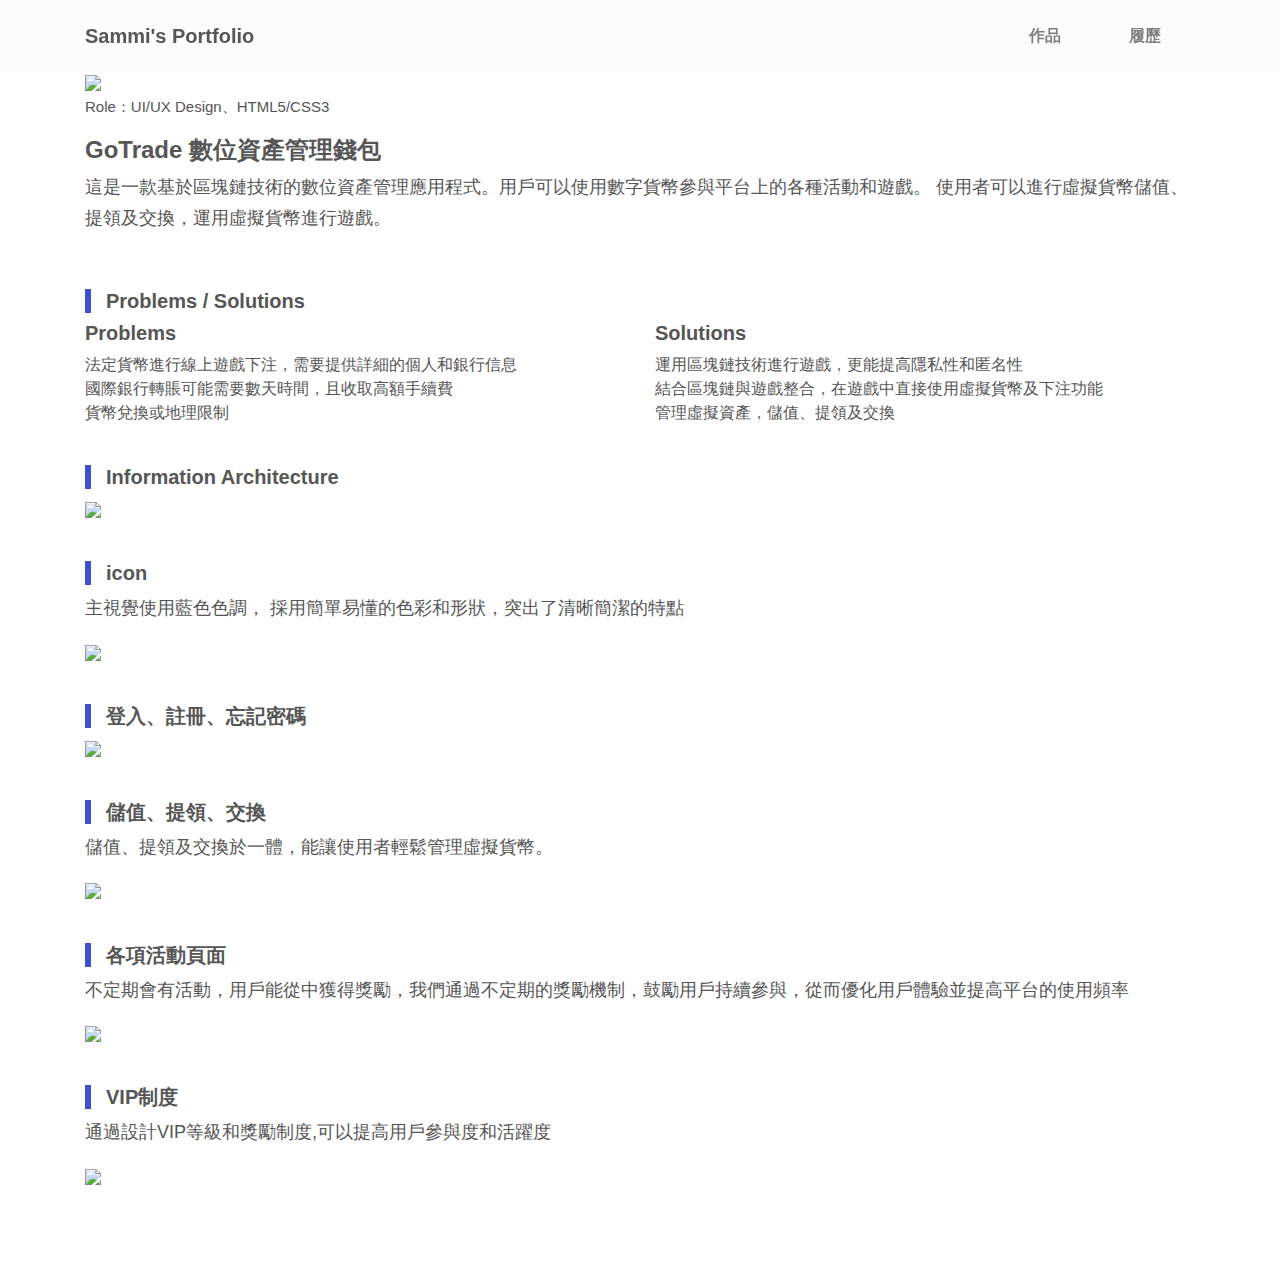
==== portfolio/gotrade.html @ 228a7a08 "Add files via upload" ====
<!doctype html>
<html lang="en">
  <head>
    <meta charset="utf-8">
    <meta name="viewport" content="width=device-width, initial-scale=1, shrink-to-fit=no">
    <meta name="description" content="">
    <meta name="author" content="">

    <title>Project 1</title>

    <link rel="stylesheet" href="css/bootstrap.min.css">
    <link rel="stylesheet" href="css/unicons.css">
    <link rel="stylesheet" href="css/owl.carousel.min.css">
    <link rel="stylesheet" href="css/owl.theme.default.min.css">

    <!-- MAIN STYLE -->
    <link rel="stylesheet" href="css/tooplate-style.css">
    
  </head>
  <body>

    <!-- MENU -->
    <nav class="navbar navbar-expand-sm navbar-light">
      <div class="container">
          <a class="navbar-brand" href="index.html"> Sammi's Portfolio</a>

          <button class="navbar-toggler" type="button" data-toggle="collapse" data-target="#navbarNav" aria-controls="navbarNav" aria-expanded="false"
              aria-label="Toggle navigation">
              <span class="navbar-toggler-icon"></span>
              <span class="navbar-toggler-icon"></span>
              <span class="navbar-toggler-icon"></span>
          </button>

          <div class="collapse navbar-collapse" id="navbarNav">
              <ul class="navbar-nav">
                  <li class="nav-item">
                    <a href="index.html" class="nav-link"><span data-hover="About">作品</span></a>
                  </li>
                  <li class="nav-item">
                      <a href="resume.html" class="nav-link"><span data-hover="Resume">履歷</span></a>
                  </li>
              </ul>
          </div>
      </div>
  </nav>

    <section class="contact d-lg-flex justify-content-center align-items-center" id="contact">
        <div class="container">
            <div class>
                <div><a href="gotrade/login_client.html"><img class="w-100" src="images/gotrade_1.jpg"></a></div>
                <p style="font-size: 15px;">Role：UI/UX Design、HTML5/CSS3 </p>
                <div class=" project-name">
                    <h4>GoTrade 數位資產管理錢包</h4>
                </div>
                <div class="">
                    <!--div class="col-lg-8 img-title"><h4>簡介</h4></div-->
                    <p class="describe">這是一款基於區塊鏈技術的數位資產管理應用程式。用戶可以使用數字貨幣參與平台上的各種活動和遊戲。
                    使用者可以進行虛擬貨幣儲值、提領及交換，運用虛擬貨幣進行遊戲。
                    </p>
                </div>
            </div>
            <div class="row ps-wp">
                <div class="col-12">
                    <div class="col-lg-8 img-title"><h5>Problems / Solutions</h5></div>
                </div>
                <div class="col-lg-6 col-12">
                    <div class="ps-section">
                        <h5>Problems</h5>
                        <ul>
                            <li><span class="spot"></span>法定貨幣進行線上遊戲下注，需要提供詳細的個人和銀行信息</li>
                            <li><span class="spot"></span>國際銀行轉賬可能需要數天時間，且收取高額手續費</li>
                            <li><span class="spot"></span>貨幣兌換或地理限制</li>
                        </ul>
                    </div>
                </div>
                <div class="col-lg-6 col-12">
                    <div class="ps-section">
                        <h5>Solutions</h5>
                        <ul>
                            <li><span class="spot"></span>運用區塊鏈技術進行遊戲，更能提高隱私性和匿名性</li>
                            <li><span class="spot"></span>結合區塊鏈與遊戲整合，在遊戲中直接使用虛擬貨幣及下注功能</li>
                            <li><span class="spot"></span>管理虛擬資產，儲值、提領及交換</li>
                        </ul>
                    </div>
                </div>
            </div>
        </div>
    </section>

  
  <!--artwork-->
    <section class="about d-lg-flex justify-content-center align-items-center" id="about">
        <div class="container">
            <div class="row">
                <div class="col-lg-12 col-md-12 col-12">
                    <div class="col-lg-8 img-title">
                    <h5>Information Architecture</h5>
                    </div>
                    <img src="images/map.jpg" class="img-fluid">
                </div>
                <div class="col-lg-12 col-md-12 col-12">
                    <div class="col-lg-8 img-title">
                    <h5>icon</h5>
                    </div>
                    <div class="describe"><p>主視覺使用藍色色調，  採用簡單易懂的色彩和形狀，突出了清晰簡潔的特點</p></div>
                    <img src="images/iconColor.jpg" class="img-fluid">
                </div>
                <div class="col-lg-12 col-md-12 col-12">
                    <div class="col-lg-8 img-title">
                        <h5>登入、註冊、忘記密碼</h5>
                    </div>
                    <img class="w-100" src="images/login.jpg">
                </div>
                <div class="col-lg-12 col-md-12 col-12">
                    <div class="col-lg-8 img-title">
                        <h5>儲值、提領、交換</h5>
                    </div>
                    <div class="describe">
                        <p>儲值、提領及交換於一體，能讓使用者輕鬆管理虛擬貨幣。<br></p>
                    </div>
                    <img class="w-100" src="images/deposit.jpg">
                </div>

                <div class="col-lg-12 col-md-12 col-12">
                    <div class="col-lg-8 img-title">
                        <h5>各項活動頁面</h5>
                    </div>
                    <div class="describe"><p>不定期會有活動，用戶能從中獲得獎勵，我們通過不定期的獎勵機制，鼓勵用戶持續參與，從而優化用戶體驗並提高平台的使用頻率</p></div>
                    <img class="w-100" src="images/events.jpg">
                </div>

                <div class="col-lg-12 col-md-12 col-12">
                    <div class="col-lg-8  img-title">
                        <h5>VIP制度</h5>
                    </div>
                    <div class="describe"><p> 通過設計VIP等級和獎勵制度,可以提高用戶參與度和活躍度</p></div>
                    <img class="w-100" src="images/vip.jpg">
                </div>

            </div>
        </div>
    </section>


    <!--
    <section class="project py-5" id="project">
        <div class="container">
                
            <div class="row">
              <div class="col-lg-11 text-center mx-auto col-12">

                  <div class="col-lg-8 mx-auto">
                    <h2>Things I have designed for digital media agencies</h2>
                  </div>

                  <div class="owl-carousel owl-theme">
                    <div class="item">
                      <div class="project-info">
                        <img src="images/project/project-image01.png" class="img-fluid" alt="project image">
                      </div>
                    </div>

                    <div class="item">
                      <div class="project-info">
                        <img src="images/project/project-image02.png" class="img-fluid" alt="project image">
                      </div>
                    </div>

                    <div class="item">
                      <div class="project-info">
                        <img src="images/project/project-image03.png" class="img-fluid" alt="project image">
                      </div>
                    </div>

                    <div class="item">
                      <div class="project-info">
                        <img src="images/project/project-image04.png" class="img-fluid" alt="project image">
                      </div>
                    </div>

                    <div class="item">
                      <div class="project-info">
                        <img src="images/project/project-image05.png" class="img-fluid" alt="project image">
                      </div>
                    </div>
                  </div>

              </div>
            </div>
        </div>
    </section>
    -->
    
    <!-- FOOTER -->
     <footer class="footer py-5">
          <div class="container">
               <div class="row">

                    <div class="col-lg-12 col-12">                                
                        <!--p class="copyright-text text-center">Copyright &copy; 2024 Sammi Wang . All rights reserved</p-->
                    </div>
                    
               </div>
          </div>
     </footer>

    <script src="js/jquery-3.3.1.min.js"></script>
    <script src="js/popper.min.js"></script>
    <script src="js/bootstrap.min.js"></script>
    <script src="js/Headroom.js"></script>
    <script src="js/jQuery.headroom.js"></script>
    <script src="js/owl.carousel.min.js"></script>
    <script src="js/smoothscroll.js"></script>
    <script src="js/custom.js"></script>

  </body>
</html>
---- portfolio/css/unicons.css ----
@font-face {
  font-family: 'unicons';
  src: url('../font/unicons.eot?42479262');
  src: url('../font/unicons.eot?42479262#iefix') format('embedded-opentype'),
       url('../font/unicons.woff2?42479262') format('woff2'),
       url('../font/unicons.woff?42479262') format('woff'),
       url('../font/unicons.ttf?42479262') format('truetype'),
       url('../font/unicons.svg?42479262#unicons') format('svg');
  font-weight: normal;
  font-style: normal;
}
/* Chrome hack: SVG is rendered more smooth in Windozze. 100% magic, uncomment if you need it. */
/* Note, that will break hinting! In other OS-es font will be not as sharp as it could be */
/*
@media screen and (-webkit-min-device-pixel-ratio:0) {
  @font-face {
    font-family: 'unicons';
    src: url('../font/unicons.svg?42479262#unicons') format('svg');
  }
}
*/
 
 [class^="uil-"]:before, [class*=" uil-"]:before {
  font-family: "unicons";
  font-style: normal;
  font-weight: normal;
  speak: none;
 
  display: inline-block;
  text-decoration: inherit;
  width: 1em;
  margin-right: .2em;
  text-align: center;
  /* opacity: .8; */
 
  /* For safety - reset parent styles, that can break glyph codes*/
  font-variant: normal;
  text-transform: none;
 
  /* fix buttons height, for twitter bootstrap */
  line-height: 1em;
 
  /* Animation center compensation - margins should be symmetric */
  /* remove if not needed */
  margin-left: .2em;
 
  /* you can be more comfortable with increased icons size */
  /* font-size: 120%; */
 
  /* Font smoothing. That was taken from TWBS */
  -webkit-font-smoothing: antialiased;
  -moz-osx-font-smoothing: grayscale;
 
  /* Uncomment for 3D effect */
  /* text-shadow: 1px 1px 1px rgba(127, 127, 127, 0.3); */
}
 
.uil-abacus:before { content: '\e800'; } /* '' */
.uil-accessible-icon-alt:before { content: '\e801'; } /* '' */
.uil-adjust-alt:before { content: '\e802'; } /* '' */
.uil-adjust-circle:before { content: '\e803'; } /* '' */
.uil-adjust-half:before { content: '\e804'; } /* '' */
.uil-adjust:before { content: '\e805'; } /* '' */
.uil-airplay:before { content: '\e806'; } /* '' */
.uil-align-alt:before { content: '\e807'; } /* '' */
.uil-align-center-alt:before { content: '\e808'; } /* '' */
.uil-align-center-h:before { content: '\e809'; } /* '' */
.uil-align-center-justify:before { content: '\e80a'; } /* '' */
.uil-align-center-v:before { content: '\e80b'; } /* '' */
.uil-align-center:before { content: '\e80c'; } /* '' */
.uil-align-justify:before { content: '\e80d'; } /* '' */
.uil-align-left-justify:before { content: '\e80e'; } /* '' */
.uil-align-left:before { content: '\e80f'; } /* '' */
.uil-align-letter-right:before { content: '\e810'; } /* '' */
.uil-align-right-justify:before { content: '\e811'; } /* '' */
.uil-align-right:before { content: '\e812'; } /* '' */
.uil-align:before { content: '\e813'; } /* '' */
.uil-ambulance:before { content: '\e814'; } /* '' */
.uil-analysis:before { content: '\e815'; } /* '' */
.uil-analytics:before { content: '\e816'; } /* '' */
.uil-anchor:before { content: '\e817'; } /* '' */
.uil-android-phone-slash:before { content: '\e818'; } /* '' */
.uil-angle-double-down:before { content: '\e819'; } /* '' */
.uil-angle-double-left:before { content: '\e81a'; } /* '' */
.uil-angle-double-right:before { content: '\e81b'; } /* '' */
.uil-angle-double-up:before { content: '\e81c'; } /* '' */
.uil-angle-down:before { content: '\e81d'; } /* '' */
.uil-angle-left:before { content: '\e81e'; } /* '' */
.uil-angle-right-b:before { content: '\e81f'; } /* '' */
.uil-angle-right:before { content: '\e820'; } /* '' */
.uil-angle-up:before { content: '\e821'; } /* '' */
.uil-annoyed-alt:before { content: '\e822'; } /* '' */
.uil-annoyed:before { content: '\e823'; } /* '' */
.uil-apps:before { content: '\e824'; } /* '' */
.uil-archive-alt:before { content: '\e825'; } /* '' */
.uil-archive:before { content: '\e826'; } /* '' */
.uil-arrow-break:before { content: '\e827'; } /* '' */
.uil-arrow-circle-down:before { content: '\e828'; } /* '' */
.uil-arrow-circle-left:before { content: '\e829'; } /* '' */
.uil-arrow-circle-right:before { content: '\e82a'; } /* '' */
.uil-arrow-circle-up:before { content: '\e82b'; } /* '' */
.uil-arrow-compress-h:before { content: '\e82c'; } /* '' */
.uil-arrow-down-left:before { content: '\e82d'; } /* '' */
.uil-arrow-down-right:before { content: '\e82e'; } /* '' */
.uil-arrow-down:before { content: '\e82f'; } /* '' */
.uil-arrow-from-right:before { content: '\e830'; } /* '' */
.uil-arrow-from-top:before { content: '\e831'; } /* '' */
.uil-arrow-growth:before { content: '\e832'; } /* '' */
.uil-arrow-left:before { content: '\e833'; } /* '' */
.uil-arrow-random:before { content: '\e834'; } /* '' */
.uil-arrow-resize-diagonal:before { content: '\e835'; } /* '' */
.uil-arrow-right:before { content: '\e836'; } /* '' */
.uil-arrow-to-bottom:before { content: '\e837'; } /* '' */
.uil-arrow-to-right:before { content: '\e838'; } /* '' */
.uil-arrow-up-left:before { content: '\e839'; } /* '' */
.uil-arrow-up-right:before { content: '\e83a'; } /* '' */
.uil-arrow-up:before { content: '\e83b'; } /* '' */
.uil-arrows-h-alt:before { content: '\e83c'; } /* '' */
.uil-arrows-h:before { content: '\e83d'; } /* '' */
.uil-arrows-left-down:before { content: '\e83e'; } /* '' */
.uil-arrows-maximize:before { content: '\e83f'; } /* '' */
.uil-arrows-merge:before { content: '\e840'; } /* '' */
.uil-arrows-resize-h:before { content: '\e841'; } /* '' */
.uil-arrows-resize-v:before { content: '\e842'; } /* '' */
.uil-arrows-resize:before { content: '\e843'; } /* '' */
.uil-arrows-right-down:before { content: '\e844'; } /* '' */
.uil-arrows-shrink-h:before { content: '\e845'; } /* '' */
.uil-arrows-shrink-v:before { content: '\e846'; } /* '' */
.uil-arrows-up-right:before { content: '\e847'; } /* '' */
.uil-arrows-v-alt:before { content: '\e848'; } /* '' */
.uil-arrows-v:before { content: '\e849'; } /* '' */
.uil-at:before { content: '\e84a'; } /* '' */
.uil-atm-card:before { content: '\e84b'; } /* '' */
.uil-atom:before { content: '\e84c'; } /* '' */
.uil-auto-flash:before { content: '\e84d'; } /* '' */
.uil-award-alt:before { content: '\e84e'; } /* '' */
.uil-award:before { content: '\e84f'; } /* '' */
.uil-baby-carriage:before { content: '\e850'; } /* '' */
.uil-backpack:before { content: '\e851'; } /* '' */
.uil-backspace:before { content: '\e852'; } /* '' */
.uil-backward:before { content: '\e853'; } /* '' */
.uil-bag-alt:before { content: '\e854'; } /* '' */
.uil-bag-slash:before { content: '\e855'; } /* '' */
.uil-bag:before { content: '\e856'; } /* '' */
.uil-ball:before { content: '\e857'; } /* '' */
.uil-ban:before { content: '\e858'; } /* '' */
.uil-bars:before { content: '\e859'; } /* '' */
.uil-basketball-hoop:before { content: '\e85a'; } /* '' */
.uil-basketball:before { content: '\e85b'; } /* '' */
.uil-battery-bolt:before { content: '\e85c'; } /* '' */
.uil-battery-empty:before { content: '\e85d'; } /* '' */
.uil-bed-double:before { content: '\e85e'; } /* '' */
.uil-bed:before { content: '\e85f'; } /* '' */
.uil-bell-school:before { content: '\e860'; } /* '' */
.uil-bell-slash:before { content: '\e861'; } /* '' */
.uil-bill:before { content: '\e862'; } /* '' */
.uil-bitcoin-circle:before { content: '\e863'; } /* '' */
.uil-bitcoin:before { content: '\e864'; } /* '' */
.uil-bluetooth-b:before { content: '\e865'; } /* '' */
.uil-bolt-alt:before { content: '\e866'; } /* '' */
.uil-bolt-slash:before { content: '\e867'; } /* '' */
.uil-bolt:before { content: '\e868'; } /* '' */
.uil-book-alt:before { content: '\e869'; } /* '' */
.uil-book-medical:before { content: '\e86a'; } /* '' */
.uil-book-open:before { content: '\e86b'; } /* '' */
.uil-book-reader:before { content: '\e86c'; } /* '' */
.uil-book:before { content: '\e86d'; } /* '' */
.uil-bookmark-full:before { content: '\e86e'; } /* '' */
.uil-bookmark:before { content: '\e86f'; } /* '' */
.uil-books:before { content: '\e870'; } /* '' */
.uil-boombox:before { content: '\e871'; } /* '' */
.uil-border-alt:before { content: '\e872'; } /* '' */
.uil-border-bottom:before { content: '\e873'; } /* '' */
.uil-border-clear:before { content: '\e874'; } /* '' */
.uil-border-horizontal:before { content: '\e875'; } /* '' */
.uil-border-inner:before { content: '\e876'; } /* '' */
.uil-border-left:before { content: '\e877'; } /* '' */
.uil-border-out:before { content: '\e878'; } /* '' */
.uil-border-right:before { content: '\e879'; } /* '' */
.uil-border-top:before { content: '\e87a'; } /* '' */
.uil-border-vertical:before { content: '\e87b'; } /* '' */
.uil-box:before { content: '\e87c'; } /* '' */
.uil-briefcase-alt:before { content: '\e87d'; } /* '' */
.uil-briefcase:before { content: '\e87e'; } /* '' */
.uil-bright:before { content: '\e87f'; } /* '' */
.uil-brightness-empty:before { content: '\e880'; } /* '' */
.uil-brightness-half:before { content: '\e881'; } /* '' */
.uil-brightness-low:before { content: '\e882'; } /* '' */
.uil-brightness-minus:before { content: '\e883'; } /* '' */
.uil-brightness-plus:before { content: '\e884'; } /* '' */
.uil-brightness:before { content: '\e885'; } /* '' */
.uil-bring-bottom:before { content: '\e886'; } /* '' */
.uil-bring-front:before { content: '\e887'; } /* '' */
.uil-brush-alt:before { content: '\e888'; } /* '' */
.uil-bug:before { content: '\e889'; } /* '' */
.uil-building:before { content: '\e88a'; } /* '' */
.uil-bullseye:before { content: '\e88b'; } /* '' */
.uil-bus-alt:before { content: '\e88c'; } /* '' */
.uil-bus-school:before { content: '\e88d'; } /* '' */
.uil-bus:before { content: '\e88e'; } /* '' */
.uil-calcualtor:before { content: '\e88f'; } /* '' */
.uil-calculator-alt:before { content: '\e890'; } /* '' */
.uil-calendar-alt:before { content: '\e891'; } /* '' */
.uil-calendar-slash:before { content: '\e892'; } /* '' */
.uil-calender:before { content: '\e893'; } /* '' */
.uil-calling:before { content: '\e894'; } /* '' */
.uil-camera-plus:before { content: '\e895'; } /* '' */
.uil-camera-slash:before { content: '\e896'; } /* '' */
.uil-camera:before { content: '\e897'; } /* '' */
.uil-cancel:before { content: '\e898'; } /* '' */
.uil-capsule:before { content: '\e899'; } /* '' */
.uil-capture:before { content: '\e89a'; } /* '' */
.uil-car-sideview:before { content: '\e89b'; } /* '' */
.uil-car-slash:before { content: '\e89c'; } /* '' */
.uil-car-wash:before { content: '\e89d'; } /* '' */
.uil-car:before { content: '\e89e'; } /* '' */
.uil-card-atm:before { content: '\e89f'; } /* '' */
.uil-caret-right:before { content: '\e8a0'; } /* '' */
.uil-cart:before { content: '\e8a1'; } /* '' */
.uil-cell:before { content: '\e8a2'; } /* '' */
.uil-celsius:before { content: '\e8a3'; } /* '' */
.uil-chart-bar-alt:before { content: '\e8a4'; } /* '' */
.uil-chart-bar:before { content: '\e8a5'; } /* '' */
.uil-chart-down:before { content: '\e8a6'; } /* '' */
.uil-chart-growth-alt:before { content: '\e8a7'; } /* '' */
.uil-chart-growth:before { content: '\e8a8'; } /* '' */
.uil-chart-line:before { content: '\e8a9'; } /* '' */
.uil-chart-pie-alt:before { content: '\e8aa'; } /* '' */
.uil-chart-pie:before { content: '\e8ab'; } /* '' */
.uil-chart:before { content: '\e8ac'; } /* '' */
.uil-chat-bubble-user:before { content: '\e8ad'; } /* '' */
.uil-chat-info:before { content: '\e8ae'; } /* '' */
.uil-chat:before { content: '\e8af'; } /* '' */
.uil-check-circle:before { content: '\e8b0'; } /* '' */
.uil-check-square:before { content: '\e8b1'; } /* '' */
.uil-check:before { content: '\e8b2'; } /* '' */
.uil-circle-layer:before { content: '\e8b3'; } /* '' */
.uil-circle:before { content: '\e8b4'; } /* '' */
.uil-circuit:before { content: '\e8b5'; } /* '' */
.uil-clapper-board:before { content: '\e8b6'; } /* '' */
.uil-clipboard-alt:before { content: '\e8b7'; } /* '' */
.uil-clipboard-blank:before { content: '\e8b8'; } /* '' */
.uil-clipboard-notes:before { content: '\e8b9'; } /* '' */
.uil-clipboard:before { content: '\e8ba'; } /* '' */
.uil-clock-eight:before { content: '\e8bb'; } /* '' */
.uil-clock-five:before { content: '\e8bc'; } /* '' */
.uil-clock-nine:before { content: '\e8bd'; } /* '' */
.uil-clock-seven:before { content: '\e8be'; } /* '' */
.uil-clock-ten:before { content: '\e8bf'; } /* '' */
.uil-clock-three:before { content: '\e8c0'; } /* '' */
.uil-clock-two:before { content: '\e8c1'; } /* '' */
.uil-clock:before { content: '\e8c2'; } /* '' */
.uil-closed-captioning:before { content: '\e8c3'; } /* '' */
.uil-cloud-block:before { content: '\e8c4'; } /* '' */
.uil-cloud-bookmark:before { content: '\e8c5'; } /* '' */
.uil-cloud-check:before { content: '\e8c6'; } /* '' */
.uil-cloud-computing:before { content: '\e8c7'; } /* '' */
.uil-cloud-data-connection:before { content: '\e8c8'; } /* '' */
.uil-cloud-database-tree:before { content: '\e8c9'; } /* '' */
.uil-cloud-download:before { content: '\e8ca'; } /* '' */
.uil-cloud-drizzle:before { content: '\e8cb'; } /* '' */
.uil-cloud-exclamation:before { content: '\e8cc'; } /* '' */
.uil-cloud-hail:before { content: '\e8cd'; } /* '' */
.uil-cloud-heart:before { content: '\e8ce'; } /* '' */
.uil-cloud-info:before { content: '\e8cf'; } /* '' */
.uil-cloud-lock:before { content: '\e8d0'; } /* '' */
.uil-cloud-meatball:before { content: '\e8d1'; } /* '' */
.uil-cloud-moon-hail:before { content: '\e8d2'; } /* '' */
.uil-cloud-moon-meatball:before { content: '\e8d3'; } /* '' */
.uil-cloud-moon-rain:before { content: '\e8d4'; } /* '' */
.uil-cloud-moon-showers:before { content: '\e8d5'; } /* '' */
.uil-cloud-moon:before { content: '\e8d6'; } /* '' */
.uil-cloud-question:before { content: '\e8d7'; } /* '' */
.uil-cloud-rain-sun:before { content: '\e8d8'; } /* '' */
.uil-cloud-rain:before { content: '\e8d9'; } /* '' */
.uil-cloud-redo:before { content: '\e8da'; } /* '' */
.uil-cloud-set:before { content: '\e8db'; } /* '' */
.uil-cloud-share:before { content: '\e8dc'; } /* '' */
.uil-cloud-shield:before { content: '\e8dd'; } /* '' */
.uil-cloud-showers-alt:before { content: '\e8de'; } /* '' */
.uil-cloud-showers-heavy:before { content: '\e8df'; } /* '' */
.uil-cloud-showers:before { content: '\e8e0'; } /* '' */
.uil-cloud-slash:before { content: '\e8e1'; } /* '' */
.uil-cloud-sun-hail:before { content: '\e8e2'; } /* '' */
.uil-cloud-sun-meatball:before { content: '\e8e3'; } /* '' */
.uil-cloud-sun-rain-alt:before { content: '\e8e4'; } /* '' */
.uil-cloud-sun-rain:before { content: '\e8e5'; } /* '' */
.uil-cloud-sun-tear:before { content: '\e8e6'; } /* '' */
.uil-cloud-sun:before { content: '\e8e7'; } /* '' */
.uil-cloud-times:before { content: '\e8e8'; } /* '' */
.uil-cloud-unlock:before { content: '\e8e9'; } /* '' */
.uil-cloud-upload:before { content: '\e8ea'; } /* '' */
.uil-cloud-wifi:before { content: '\e8eb'; } /* '' */
.uil-cloud-wind:before { content: '\e8ec'; } /* '' */
.uil-cloud:before { content: '\e8ed'; } /* '' */
.uil-clouds:before { content: '\e8ee'; } /* '' */
.uil-club:before { content: '\e8ef'; } /* '' */
.uil-code:before { content: '\e8f0'; } /* '' */
.uil-coffee:before { content: '\e8f1'; } /* '' */
.uil-cog:before { content: '\e8f2'; } /* '' */
.uil-coins:before { content: '\e8f3'; } /* '' */
.uil-columns:before { content: '\e8f4'; } /* '' */
.uil-comment-alt-block:before { content: '\e8f5'; } /* '' */
.uil-comment-alt-chart-lines:before { content: '\e8f6'; } /* '' */
.uil-comment-alt-check:before { content: '\e8f7'; } /* '' */
.uil-comment-alt-dots:before { content: '\e8f8'; } /* '' */
.uil-comment-alt-download:before { content: '\e8f9'; } /* '' */
.uil-comment-alt-edit:before { content: '\e8fa'; } /* '' */
.uil-comment-alt-exclamation:before { content: '\e8fb'; } /* '' */
.uil-comment-alt-heart:before { content: '\e8fc'; } /* '' */
.uil-comment-alt-image:before { content: '\e8fd'; } /* '' */
.uil-comment-alt-info:before { content: '\e8fe'; } /* '' */
.uil-comment-alt-lines:before { content: '\e8ff'; } /* '' */
.uil-comment-alt-lock:before { content: '\e900'; } /* '' */
.uil-comment-alt-medical:before { content: '\e901'; } /* '' */
.uil-comment-alt-message:before { content: '\e902'; } /* '' */
.uil-comment-alt-notes:before { content: '\e903'; } /* '' */
.uil-comment-alt-plus:before { content: '\e904'; } /* '' */
.uil-comment-alt-question:before { content: '\e905'; } /* '' */
.uil-comment-alt-redo:before { content: '\e906'; } /* '' */
.uil-comment-alt-search:before { content: '\e907'; } /* '' */
.uil-comment-alt-share:before { content: '\e908'; } /* '' */
.uil-comment-alt-shield:before { content: '\e909'; } /* '' */
.uil-comment-alt-upload:before { content: '\e90a'; } /* '' */
.uil-comment-alt-verify:before { content: '\e90b'; } /* '' */
.uil-comment-alt:before { content: '\e90c'; } /* '' */
.uil-comment-block:before { content: '\e90d'; } /* '' */
.uil-comment-chart-line:before { content: '\e90e'; } /* '' */
.uil-comment-check:before { content: '\e90f'; } /* '' */
.uil-comment-dots:before { content: '\e910'; } /* '' */
.uil-comment-download:before { content: '\e911'; } /* '' */
.uil-comment-edit:before { content: '\e912'; } /* '' */
.uil-comment-exclamation:before { content: '\e913'; } /* '' */
.uil-comment-heart:before { content: '\e914'; } /* '' */
.uil-comment-image:before { content: '\e915'; } /* '' */
.uil-comment-info-alt:before { content: '\e916'; } /* '' */
.uil-comment-info:before { content: '\e917'; } /* '' */
.uil-comment-lines:before { content: '\e918'; } /* '' */
.uil-comment-lock:before { content: '\e919'; } /* '' */
.uil-comment-medical:before { content: '\e91a'; } /* '' */
.uil-comment-message:before { content: '\e91b'; } /* '' */
.uil-comment-notes:before { content: '\e91c'; } /* '' */
.uil-comment-plus:before { content: '\e91d'; } /* '' */
.uil-comment-question:before { content: '\e91e'; } /* '' */
.uil-comment-redo:before { content: '\e91f'; } /* '' */
.uil-comment-search:before { content: '\e920'; } /* '' */
.uil-comment-share:before { content: '\e921'; } /* '' */
.uil-comment-shield:before { content: '\e922'; } /* '' */
.uil-comment-slash:before { content: '\e923'; } /* '' */
.uil-comment-upload:before { content: '\e924'; } /* '' */
.uil-comment-verify:before { content: '\e925'; } /* '' */
.uil-comment:before { content: '\e926'; } /* '' */
.uil-comments-alt:before { content: '\e927'; } /* '' */
.uil-comments:before { content: '\e928'; } /* '' */
.uil-commnet-alt-slash:before { content: '\e929'; } /* '' */
.uil-compact-disc:before { content: '\e92a'; } /* '' */
.uil-compass:before { content: '\e92b'; } /* '' */
.uil-compress-alt-left:before { content: '\e92c'; } /* '' */
.uil-compress-alt:before { content: '\e92d'; } /* '' */
.uil-compress-arrows:before { content: '\e92e'; } /* '' */
.uil-compress-lines:before { content: '\e92f'; } /* '' */
.uil-compress-point:before { content: '\e930'; } /* '' */
.uil-compress-v:before { content: '\e931'; } /* '' */
.uil-compress:before { content: '\e932'; } /* '' */
.uil-computer-mouse:before { content: '\e933'; } /* '' */
.uil-confused:before { content: '\e934'; } /* '' */
.uil-constructor:before { content: '\e935'; } /* '' */
.uil-copy-alt:before { content: '\e936'; } /* '' */
.uil-copy-landscape:before { content: '\e937'; } /* '' */
.uil-copy:before { content: '\e938'; } /* '' */
.uil-copyright:before { content: '\e939'; } /* '' */
.uil-corner-down-left:before { content: '\e93a'; } /* '' */
.uil-corner-down-right-alt:before { content: '\e93b'; } /* '' */
.uil-corner-down-right:before { content: '\e93c'; } /* '' */
.uil-corner-left-down:before { content: '\e93d'; } /* '' */
.uil-corner-right-down:before { content: '\e93e'; } /* '' */
.uil-corner-up-left-alt:before { content: '\e93f'; } /* '' */
.uil-corner-up-left:before { content: '\e940'; } /* '' */
.uil-corner-up-right-alt:before { content: '\e941'; } /* '' */
.uil-corner-up-right:before { content: '\e942'; } /* '' */
.uil-creative-commons-pd-alt:before { content: '\e943'; } /* '' */
.uil-creative-commons-pd:before { content: '\e944'; } /* '' */
.uil-crockery:before { content: '\e945'; } /* '' */
.uil-crop-alt-rotate-left:before { content: '\e946'; } /* '' */
.uil-crop-alt-rotate-right:before { content: '\e947'; } /* '' */
.uil-crop-alt:before { content: '\e948'; } /* '' */
.uil-crosshair-alt:before { content: '\e949'; } /* '' */
.uil-crosshair:before { content: '\e94a'; } /* '' */
.uil-crosshairs:before { content: '\e94b'; } /* '' */
.uil-cube:before { content: '\e94c'; } /* '' */
.uil-data-sharing:before { content: '\e94d'; } /* '' */
.uil-database-alt:before { content: '\e94e'; } /* '' */
.uil-database:before { content: '\e94f'; } /* '' */
.uil-desert:before { content: '\e950'; } /* '' */
.uil-desktop-alt-slash:before { content: '\e951'; } /* '' */
.uil-desktop-alt:before { content: '\e952'; } /* '' */
.uil-desktop-cloud-alt:before { content: '\e953'; } /* '' */
.uil-desktop-slash:before { content: '\e954'; } /* '' */
.uil-desktop:before { content: '\e955'; } /* '' */
.uil-dialpad-alt:before { content: '\e956'; } /* '' */
.uil-dialpad:before { content: '\e957'; } /* '' */
.uil-diamond:before { content: '\e958'; } /* '' */
.uil-diary-alt:before { content: '\e959'; } /* '' */
.uil-diary:before { content: '\e95a'; } /* '' */
.uil-dice-five:before { content: '\e95b'; } /* '' */
.uil-dice-four:before { content: '\e95c'; } /* '' */
.uil-dice-one:before { content: '\e95d'; } /* '' */
.uil-dice-six:before { content: '\e95e'; } /* '' */
.uil-dice-three:before { content: '\e95f'; } /* '' */
.uil-dice-two:before { content: '\e960'; } /* '' */
.uil-direction:before { content: '\e961'; } /* '' */
.uil-directions:before { content: '\e962'; } /* '' */
.uil-dizzy-meh:before { content: '\e963'; } /* '' */
.uil-dna:before { content: '\e964'; } /* '' */
.uil-document-layout-center:before { content: '\e965'; } /* '' */
.uil-document-layout-left:before { content: '\e966'; } /* '' */
.uil-document-layout-right:before { content: '\e967'; } /* '' */
.uil-document:before { content: '\e968'; } /* '' */
.uil-dollar-alt:before { content: '\e969'; } /* '' */
.uil-dollar-sign-alt:before { content: '\e96a'; } /* '' */
.uil-dollar-sign:before { content: '\e96b'; } /* '' */
.uil-down-arrow:before { content: '\e96c'; } /* '' */
.uil-download-alt:before { content: '\e96d'; } /* '' */
.uil-dribbble:before { content: '\e96e'; } /* '' */
.uil-drill:before { content: '\e96f'; } /* '' */
.uil-dropbox:before { content: '\e970'; } /* '' */
.uil-dumbbell:before { content: '\e971'; } /* '' */
.uil-edit-alt:before { content: '\e972'; } /* '' */
.uil-edit:before { content: '\e973'; } /* '' */
.uil-ellipsis-h:before { content: '\e974'; } /* '' */
.uil-ellipsis-v:before { content: '\e975'; } /* '' */
.uil-emoji:before { content: '\e976'; } /* '' */
.uil-enter:before { content: '\e977'; } /* '' */
.uil-entry:before { content: '\e978'; } /* '' */
.uil-envelope-add:before { content: '\e979'; } /* '' */
.uil-envelope-alt:before { content: '\e97a'; } /* '' */
.uil-envelope-block:before { content: '\e97b'; } /* '' */
.uil-envelope-bookmark:before { content: '\e97c'; } /* '' */
.uil-envelope-check:before { content: '\e97d'; } /* '' */
.uil-envelope-download-alt:before { content: '\e97e'; } /* '' */
.uil-envelope-download:before { content: '\e97f'; } /* '' */
.uil-envelope-edit:before { content: '\e980'; } /* '' */
.uil-envelope-exclamation:before { content: '\e981'; } /* '' */
.uil-envelope-heart:before { content: '\e982'; } /* '' */
.uil-envelope-info:before { content: '\e983'; } /* '' */
.uil-envelope-lock:before { content: '\e984'; } /* '' */
.uil-envelope-minus:before { content: '\e985'; } /* '' */
.uil-envelope-open:before { content: '\e986'; } /* '' */
.uil-envelope-question:before { content: '\e987'; } /* '' */
.uil-envelope-receive:before { content: '\e988'; } /* '' */
.uil-envelope-redo:before { content: '\e989'; } /* '' */
.uil-envelope-search:before { content: '\e98a'; } /* '' */
.uil-envelope-send:before { content: '\e98b'; } /* '' */
.uil-envelope-share:before { content: '\e98c'; } /* '' */
.uil-envelope-shield:before { content: '\e98d'; } /* '' */
.uil-envelope-star:before { content: '\e98e'; } /* '' */
.uil-envelope-times:before { content: '\e98f'; } /* '' */
.uil-envelope-upload-alt:before { content: '\e990'; } /* '' */
.uil-envelope-upload:before { content: '\e991'; } /* '' */
.uil-envelope:before { content: '\e992'; } /* '' */
.uil-envelopes:before { content: '\e993'; } /* '' */
.uil-equal-circle:before { content: '\e994'; } /* '' */
.uil-euro-circle:before { content: '\e995'; } /* '' */
.uil-euro:before { content: '\e996'; } /* '' */
.uil-exchange-alt:before { content: '\e997'; } /* '' */
.uil-exchange:before { content: '\e998'; } /* '' */
.uil-exclamation-circle:before { content: '\e999'; } /* '' */
.uil-exclamation-octagon:before { content: '\e99a'; } /* '' */
.uil-exclamation-triangle:before { content: '\e99b'; } /* '' */
.uil-exclude:before { content: '\e99c'; } /* '' */
.uil-exit:before { content: '\e99d'; } /* '' */
.uil-expand-alt:before { content: '\e99e'; } /* '' */
.uil-expand-arrows-alt:before { content: '\e99f'; } /* '' */
.uil-expand-arrows:before { content: '\e9a0'; } /* '' */
.uil-expand-from-corner:before { content: '\e9a1'; } /* '' */
.uil-expand-left:before { content: '\e9a2'; } /* '' */
.uil-export:before { content: '\e9a3'; } /* '' */
.uil-exposure-alt:before { content: '\e9a4'; } /* '' */
.uil-exposure-increase:before { content: '\e9a5'; } /* '' */
.uil-external-link-alt:before { content: '\e9a6'; } /* '' */
.uil-eye-slash:before { content: '\e9a7'; } /* '' */
.uil-eye:before { content: '\e9a8'; } /* '' */
.uil-facebook:before { content: '\e9a9'; } /* '' */
.uil-fahrenheit:before { content: '\e9aa'; } /* '' */
.uil-fast-mail-alt:before { content: '\e9ab'; } /* '' */
.uil-fast-mail:before { content: '\e9ac'; } /* '' */
.uil-favorite:before { content: '\e9ad'; } /* '' */
.uil-feedback:before { content: '\e9ae'; } /* '' */
.uil-file-alt:before { content: '\e9af'; } /* '' */
.uil-file-blank:before { content: '\e9b0'; } /* '' */
.uil-file-block-alt:before { content: '\e9b1'; } /* '' */
.uil-file-bookmark-alt:before { content: '\e9b2'; } /* '' */
.uil-file-check-alt:before { content: '\e9b3'; } /* '' */
.uil-file-check:before { content: '\e9b4'; } /* '' */
.uil-file-contract-dollar:before { content: '\e9b5'; } /* '' */
.uil-file-copy-alt:before { content: '\e9b6'; } /* '' */
.uil-file-download-alt:before { content: '\e9b7'; } /* '' */
.uil-file-download:before { content: '\e9b8'; } /* '' */
.uil-file-edit-alt:before { content: '\e9b9'; } /* '' */
.uil-file-exclamation-alt:before { content: '\e9ba'; } /* '' */
.uil-file-exclamation:before { content: '\e9bb'; } /* '' */
.uil-file-heart:before { content: '\e9bc'; } /* '' */
.uil-file-info-alt:before { content: '\e9bd'; } /* '' */
.uil-file-landscape-alt:before { content: '\e9be'; } /* '' */
.uil-file-landscape:before { content: '\e9bf'; } /* '' */
.uil-file-lanscape-slash:before { content: '\e9c0'; } /* '' */
.uil-file-lock-alt:before { content: '\e9c1'; } /* '' */
.uil-file-medical-alt:before { content: '\e9c2'; } /* '' */
.uil-file-medical:before { content: '\e9c3'; } /* '' */
.uil-file-minus-alt:before { content: '\e9c4'; } /* '' */
.uil-file-minus:before { content: '\e9c5'; } /* '' */
.uil-file-network:before { content: '\e9c6'; } /* '' */
.uil-file-plus-alt:before { content: '\e9c7'; } /* '' */
.uil-file-plus:before { content: '\e9c8'; } /* '' */
.uil-file-question-alt:before { content: '\e9c9'; } /* '' */
.uil-file-question:before { content: '\e9ca'; } /* '' */
.uil-file-redo-alt:before { content: '\e9cb'; } /* '' */
.uil-file-search-alt:before { content: '\e9cc'; } /* '' */
.uil-file-share-alt:before { content: '\e9cd'; } /* '' */
.uil-file-shield-alt:before { content: '\e9ce'; } /* '' */
.uil-file-slash:before { content: '\e9cf'; } /* '' */
.uil-file-times-alt:before { content: '\e9d0'; } /* '' */
.uil-file-times:before { content: '\e9d1'; } /* '' */
.uil-file-upload-alt:before { content: '\e9d2'; } /* '' */
.uil-file-upload:before { content: '\e9d3'; } /* '' */
.uil-file:before { content: '\e9d4'; } /* '' */
.uil-files-landscapes-alt:before { content: '\e9d5'; } /* '' */
.uil-files-landscapes:before { content: '\e9d6'; } /* '' */
.uil-film:before { content: '\e9d7'; } /* '' */
.uil-filter-slash:before { content: '\e9d8'; } /* '' */
.uil-filter:before { content: '\e9d9'; } /* '' */
.uil-flask-potion:before { content: '\e9da'; } /* '' */
.uil-flask:before { content: '\e9db'; } /* '' */
.uil-flip-h-alt:before { content: '\e9dc'; } /* '' */
.uil-flip-h:before { content: '\e9dd'; } /* '' */
.uil-flip-v-alt:before { content: '\e9de'; } /* '' */
.uil-flip-v:before { content: '\e9df'; } /* '' */
.uil-flower:before { content: '\e9e0'; } /* '' */
.uil-focus-add:before { content: '\e9e1'; } /* '' */
.uil-focus-target:before { content: '\e9e2'; } /* '' */
.uil-focus:before { content: '\e9e3'; } /* '' */
.uil-folder-check:before { content: '\e9e4'; } /* '' */
.uil-folder-download:before { content: '\e9e5'; } /* '' */
.uil-folder-exclamation:before { content: '\e9e6'; } /* '' */
.uil-folder-heart:before { content: '\e9e7'; } /* '' */
.uil-folder-info:before { content: '\e9e8'; } /* '' */
.uil-folder-lock:before { content: '\e9e9'; } /* '' */
.uil-folder-medical:before { content: '\e9ea'; } /* '' */
.uil-folder-minus:before { content: '\e9eb'; } /* '' */
.uil-folder-network:before { content: '\e9ec'; } /* '' */
.uil-folder-plus:before { content: '\e9ed'; } /* '' */
.uil-folder-question:before { content: '\e9ee'; } /* '' */
.uil-folder-slash:before { content: '\e9ef'; } /* '' */
.uil-folder-times:before { content: '\e9f0'; } /* '' */
.uil-folder-upload:before { content: '\e9f1'; } /* '' */
.uil-folder:before { content: '\e9f2'; } /* '' */
.uil-food:before { content: '\e9f3'; } /* '' */
.uil-football-american:before { content: '\e9f4'; } /* '' */
.uil-football-ball:before { content: '\e9f5'; } /* '' */
.uil-football:before { content: '\e9f6'; } /* '' */
.uil-forecastcloud-moon-tear:before { content: '\e9f7'; } /* '' */
.uil-forwaded-call:before { content: '\e9f8'; } /* '' */
.uil-forward:before { content: '\e9f9'; } /* '' */
.uil-frown:before { content: '\e9fa'; } /* '' */
.uil-game-structure:before { content: '\e9fb'; } /* '' */
.uil-game:before { content: '\e9fc'; } /* '' */
.uil-gift:before { content: '\e9fd'; } /* '' */
.uil-glass-martini-alt-slash:before { content: '\e9fe'; } /* '' */
.uil-glass-martini-alt:before { content: '\e9ff'; } /* '' */
.uil-glass-martini:before { content: '\ea00'; } /* '' */
.uil-glass-tea:before { content: '\ea01'; } /* '' */
.uil-glass:before { content: '\ea02'; } /* '' */
.uil-globe:before { content: '\ea03'; } /* '' */
.uil-gold:before { content: '\ea04'; } /* '' */
.uil-google-drive:before { content: '\ea05'; } /* '' */
.uil-graduation-hat:before { content: '\ea06'; } /* '' */
.uil-graph-bar:before { content: '\ea07'; } /* '' */
.uil-grid:before { content: '\ea08'; } /* '' */
.uil-grids:before { content: '\ea09'; } /* '' */
.uil-grin-tongue-wink-alt:before { content: '\ea0a'; } /* '' */
.uil-grin-tongue-wink:before { content: '\ea0b'; } /* '' */
.uil-grin:before { content: '\ea0c'; } /* '' */
.uil-grip-horizontal-line:before { content: '\ea0d'; } /* '' */
.uil-hdd:before { content: '\ea0e'; } /* '' */
.uil-headphones-alt:before { content: '\ea0f'; } /* '' */
.uil-headphones:before { content: '\ea10'; } /* '' */
.uil-heart-alt:before { content: '\ea11'; } /* '' */
.uil-heart-medical:before { content: '\ea12'; } /* '' */
.uil-heart-rate:before { content: '\ea13'; } /* '' */
.uil-heart-sign:before { content: '\ea14'; } /* '' */
.uil-heart:before { content: '\ea15'; } /* '' */
.uil-heartbeat:before { content: '\ea16'; } /* '' */
.uil-history-alt:before { content: '\ea17'; } /* '' */
.uil-history:before { content: '\ea18'; } /* '' */
.uil-home-alt:before { content: '\ea19'; } /* '' */
.uil-home:before { content: '\ea1a'; } /* '' */
.uil-horizontal-align-center:before { content: '\ea1b'; } /* '' */
.uil-horizontal-align-left:before { content: '\ea1c'; } /* '' */
.uil-horizontal-align-right:before { content: '\ea1d'; } /* '' */
.uil-horizontal-distribution-center:before { content: '\ea1e'; } /* '' */
.uil-horizontal-distribution-left:before { content: '\ea1f'; } /* '' */
.uil-horizontal-distribution-right:before { content: '\ea20'; } /* '' */
.uil-hunting:before { content: '\ea21'; } /* '' */
.uil-image-alt-slash:before { content: '\ea22'; } /* '' */
.uil-image-block:before { content: '\ea23'; } /* '' */
.uil-image-broken:before { content: '\ea24'; } /* '' */
.uil-image-check:before { content: '\ea25'; } /* '' */
.uil-image-download:before { content: '\ea26'; } /* '' */
.uil-image-edit:before { content: '\ea27'; } /* '' */
.uil-image-lock:before { content: '\ea28'; } /* '' */
.uil-image-minus:before { content: '\ea29'; } /* '' */
.uil-image-plus:before { content: '\ea2a'; } /* '' */
.uil-image-question:before { content: '\ea2b'; } /* '' */
.uil-image-redo:before { content: '\ea2c'; } /* '' */
.uil-image-resize-landscape:before { content: '\ea2d'; } /* '' */
.uil-image-resize-square:before { content: '\ea2e'; } /* '' */
.uil-image-search:before { content: '\ea2f'; } /* '' */
.uil-image-share:before { content: '\ea30'; } /* '' */
.uil-image-shield:before { content: '\ea31'; } /* '' */
.uil-image-slash:before { content: '\ea32'; } /* '' */
.uil-image-times:before { content: '\ea33'; } /* '' */
.uil-image-upload:before { content: '\ea34'; } /* '' */
.uil-image-v:before { content: '\ea35'; } /* '' */
.uil-image:before { content: '\ea36'; } /* '' */
.uil-images:before { content: '\ea37'; } /* '' */
.uil-incoming-call:before { content: '\ea38'; } /* '' */
.uil-info-circle:before { content: '\ea39'; } /* '' */
.uil-instagram:before { content: '\ea3a'; } /* '' */
.uil-invoice:before { content: '\ea3b'; } /* '' */
.uil-jackhammer:before { content: '\ea3c'; } /* '' */
.uil-kayak:before { content: '\ea3d'; } /* '' */
.uil-key-skeleton-alt:before { content: '\ea3e'; } /* '' */
.uil-key-skeleton:before { content: '\ea3f'; } /* '' */
.uil-keyboard-alt:before { content: '\ea40'; } /* '' */
.uil-keyboard-hide:before { content: '\ea41'; } /* '' */
.uil-keyboard-show:before { content: '\ea42'; } /* '' */
.uil-keyboard:before { content: '\ea43'; } /* '' */
.uil-keyhole-circle:before { content: '\ea44'; } /* '' */
.uil-keyhole-square-full:before { content: '\ea45'; } /* '' */
.uil-keyhole-square:before { content: '\ea46'; } /* '' */
.uil-kid:before { content: '\ea47'; } /* '' */
.uil-label-alt:before { content: '\ea48'; } /* '' */
.uil-label:before { content: '\ea49'; } /* '' */
.uil-lamp:before { content: '\ea4a'; } /* '' */
.uil-laptop-cloud:before { content: '\ea4b'; } /* '' */
.uil-laptop:before { content: '\ea4c'; } /* '' */
.uil-laughing:before { content: '\ea4d'; } /* '' */
.uil-layer-group-slash:before { content: '\ea4e'; } /* '' */
.uil-layer-group:before { content: '\ea4f'; } /* '' */
.uil-layers-alt:before { content: '\ea50'; } /* '' */
.uil-layers-slash:before { content: '\ea51'; } /* '' */
.uil-layers:before { content: '\ea52'; } /* '' */
.uil-left-arrow-from-left:before { content: '\ea53'; } /* '' */
.uil-left-arrow-to-left:before { content: '\ea54'; } /* '' */
.uil-left-indent-alt:before { content: '\ea55'; } /* '' */
.uil-left-indent:before { content: '\ea56'; } /* '' */
.uil-life-ring:before { content: '\ea57'; } /* '' */
.uil-lightbulb-alt:before { content: '\ea58'; } /* '' */
.uil-lightbulb:before { content: '\ea59'; } /* '' */
.uil-line-alt:before { content: '\ea5a'; } /* '' */
.uil-line-spacing:before { content: '\ea5b'; } /* '' */
.uil-link-alt:before { content: '\ea5c'; } /* '' */
.uil-link-broken:before { content: '\ea5d'; } /* '' */
.uil-link-h:before { content: '\ea5e'; } /* '' */
.uil-link:before { content: '\ea5f'; } /* '' */
.uil-list-ui-alt:before { content: '\ea60'; } /* '' */
.uil-list-ul:before { content: '\ea61'; } /* '' */
.uil-location-arrow-alt:before { content: '\ea62'; } /* '' */
.uil-location-arrow:before { content: '\ea63'; } /* '' */
.uil-location-pin-alt:before { content: '\ea64'; } /* '' */
.uil-location-point:before { content: '\ea65'; } /* '' */
.uil-location:before { content: '\ea66'; } /* '' */
.uil-lock-access:before { content: '\ea67'; } /* '' */
.uil-lock-alt:before { content: '\ea68'; } /* '' */
.uil-lock-open-alt:before { content: '\ea69'; } /* '' */
.uil-lock-slash:before { content: '\ea6a'; } /* '' */
.uil-lock:before { content: '\ea6b'; } /* '' */
.uil-mailbox-alt:before { content: '\ea6c'; } /* '' */
.uil-mailbox:before { content: '\ea6d'; } /* '' */
.uil-map-marker-alt:before { content: '\ea6e'; } /* '' */
.uil-map-marker-edit:before { content: '\ea6f'; } /* '' */
.uil-map-marker-info:before { content: '\ea70'; } /* '' */
.uil-map-marker-minus:before { content: '\ea71'; } /* '' */
.uil-map-marker-plus:before { content: '\ea72'; } /* '' */
.uil-map-marker-question:before { content: '\ea73'; } /* '' */
.uil-map-marker-shield:before { content: '\ea74'; } /* '' */
.uil-map-marker-slash:before { content: '\ea75'; } /* '' */
.uil-map-marker:before { content: '\ea76'; } /* '' */
.uil-map-pin-alt:before { content: '\ea77'; } /* '' */
.uil-map-pin:before { content: '\ea78'; } /* '' */
.uil-map:before { content: '\ea79'; } /* '' */
.uil-mars:before { content: '\ea7a'; } /* '' */
.uil-maximize-left:before { content: '\ea7b'; } /* '' */
.uil-medal:before { content: '\ea7c'; } /* '' */
.uil-medical-drip:before { content: '\ea7d'; } /* '' */
.uil-medical-square-full:before { content: '\ea7e'; } /* '' */
.uil-medical-square:before { content: '\ea7f'; } /* '' */
.uil-medical:before { content: '\ea80'; } /* '' */
.uil-medkit:before { content: '\ea81'; } /* '' */
.uil-meeting-board:before { content: '\ea82'; } /* '' */
.uil-meh-alt:before { content: '\ea83'; } /* '' */
.uil-meh-closed-eye:before { content: '\ea84'; } /* '' */
.uil-meh:before { content: '\ea85'; } /* '' */
.uil-message:before { content: '\ea86'; } /* '' */
.uil-microphone-slash:before { content: '\ea87'; } /* '' */
.uil-microphone:before { content: '\ea88'; } /* '' */
.uil-minus-circle:before { content: '\ea89'; } /* '' */
.uil-minus-path:before { content: '\ea8a'; } /* '' */
.uil-minus-square-full:before { content: '\ea8b'; } /* '' */
.uil-minus-square:before { content: '\ea8c'; } /* '' */
.uil-minus:before { content: '\ea8d'; } /* '' */
.uil-missed-call:before { content: '\ea8e'; } /* '' */
.uil-mobey-bill-slash:before { content: '\ea8f'; } /* '' */
.uil-mobile-android-alt:before { content: '\ea90'; } /* '' */
.uil-mobile-android:before { content: '\ea91'; } /* '' */
.uil-mobile-vibrate:before { content: '\ea92'; } /* '' */
.uil-modem:before { content: '\ea93'; } /* '' */
.uil-money-bill-stack:before { content: '\ea94'; } /* '' */
.uil-money-bill:before { content: '\ea95'; } /* '' */
.uil-money-insert:before { content: '\ea96'; } /* '' */
.uil-money-stack:before { content: '\ea97'; } /* '' */
.uil-money-withdraw:before { content: '\ea98'; } /* '' */
.uil-money-withdrawal:before { content: '\ea99'; } /* '' */
.uil-moneybag-alt:before { content: '\ea9a'; } /* '' */
.uil-moneybag:before { content: '\ea9b'; } /* '' */
.uil-monitor-heart-rate:before { content: '\ea9c'; } /* '' */
.uil-monitor:before { content: '\ea9d'; } /* '' */
.uil-moon-eclipse:before { content: '\ea9e'; } /* '' */
.uil-moon:before { content: '\ea9f'; } /* '' */
.uil-moonset:before { content: '\eaa0'; } /* '' */
.uil-mountains-sun:before { content: '\eaa1'; } /* '' */
.uil-mountains:before { content: '\eaa2'; } /* '' */
.uil-mouse-alt:before { content: '\eaa3'; } /* '' */
.uil-mouse:before { content: '\eaa4'; } /* '' */
.uil-multiply:before { content: '\eaa5'; } /* '' */
.uil-music-note:before { content: '\eaa6'; } /* '' */
.uil-music-tune-slash:before { content: '\eaa7'; } /* '' */
.uil-music:before { content: '\eaa8'; } /* '' */
.uil-n-a:before { content: '\eaa9'; } /* '' */
.uil-navigator:before { content: '\eaaa'; } /* '' */
.uil-nerd:before { content: '\eaab'; } /* '' */
.uil-newspaper:before { content: '\eaac'; } /* '' */
.uil-ninja:before { content: '\eaad'; } /* '' */
.uil-no-entry:before { content: '\eaae'; } /* '' */
.uil-notebooks:before { content: '\eaaf'; } /* '' */
.uil-notes:before { content: '\eab0'; } /* '' */
.uil-object-group:before { content: '\eab1'; } /* '' */
.uil-object-ungroup:before { content: '\eab2'; } /* '' */
.uil-octagon:before { content: '\eab3'; } /* '' */
.uil-outgoing-call:before { content: '\eab4'; } /* '' */
.uil-package:before { content: '\eab5'; } /* '' */
.uil-padlock:before { content: '\eab6'; } /* '' */
.uil-paint-tool:before { content: '\eab7'; } /* '' */
.uil-panorama-h-alt:before { content: '\eab8'; } /* '' */
.uil-panorama-h:before { content: '\eab9'; } /* '' */
.uil-panorama-v:before { content: '\eaba'; } /* '' */
.uil-paperclip:before { content: '\eabb'; } /* '' */
.uil-paragraph:before { content: '\eabc'; } /* '' */
.uil-parcel:before { content: '\eabd'; } /* '' */
.uil-parking-square:before { content: '\eabe'; } /* '' */
.uil-pathfinder-unite:before { content: '\eabf'; } /* '' */
.uil-pathfinder:before { content: '\eac0'; } /* '' */
.uil-pause-circle:before { content: '\eac1'; } /* '' */
.uil-pause:before { content: '\eac2'; } /* '' */
.uil-pen:before { content: '\eac3'; } /* '' */
.uil-pentagon:before { content: '\eac4'; } /* '' */
.uil-phone-alt:before { content: '\eac5'; } /* '' */
.uil-phone-pause:before { content: '\eac6'; } /* '' */
.uil-phone-slash:before { content: '\eac7'; } /* '' */
.uil-phone-times:before { content: '\eac8'; } /* '' */
.uil-phone-volume:before { content: '\eac9'; } /* '' */
.uil-phone:before { content: '\eaca'; } /* '' */
.uil-picture:before { content: '\eacb'; } /* '' */
.uil-plane-arrival:before { content: '\eacc'; } /* '' */
.uil-plane-departure:before { content: '\eacd'; } /* '' */
.uil-plane-fly:before { content: '\eace'; } /* '' */
.uil-plane:before { content: '\eacf'; } /* '' */
.uil-play-circle:before { content: '\ead0'; } /* '' */
.uil-play:before { content: '\ead1'; } /* '' */
.uil-plug:before { content: '\ead2'; } /* '' */
.uil-plus-circle:before { content: '\ead3'; } /* '' */
.uil-plus-square:before { content: '\ead4'; } /* '' */
.uil-plus:before { content: '\ead5'; } /* '' */
.uil-podium:before { content: '\ead6'; } /* '' */
.uil-polygon:before { content: '\ead7'; } /* '' */
.uil-post-stamp:before { content: '\ead8'; } /* '' */
.uil-postcard:before { content: '\ead9'; } /* '' */
.uil-pound-circle:before { content: '\eada'; } /* '' */
.uil-pound:before { content: '\eadb'; } /* '' */
.uil-power:before { content: '\eadc'; } /* '' */
.uil-prescription-bottle:before { content: '\eadd'; } /* '' */
.uil-presentation-check:before { content: '\eade'; } /* '' */
.uil-presentation-edit:before { content: '\eadf'; } /* '' */
.uil-presentation-line:before { content: '\eae0'; } /* '' */
.uil-presentation-lines-alt:before { content: '\eae1'; } /* '' */
.uil-presentation-minus:before { content: '\eae2'; } /* '' */
.uil-presentation-play:before { content: '\eae3'; } /* '' */
.uil-presentation-plus:before { content: '\eae4'; } /* '' */
.uil-presentation-times:before { content: '\eae5'; } /* '' */
.uil-presentation:before { content: '\eae6'; } /* '' */
.uil-previous:before { content: '\eae7'; } /* '' */
.uil-pricetag-alt:before { content: '\eae8'; } /* '' */
.uil-print-slash:before { content: '\eae9'; } /* '' */
.uil-print:before { content: '\eaea'; } /* '' */
.uil-processor:before { content: '\eaeb'; } /* '' */
.uil-pump:before { content: '\eaec'; } /* '' */
.uil-puzzle-piece:before { content: '\eaed'; } /* '' */
.uil-question-circle:before { content: '\eaee'; } /* '' */
.uil-rainbow:before { content: '\eaef'; } /* '' */
.uil-raindrops-alt:before { content: '\eaf0'; } /* '' */
.uil-raindrops:before { content: '\eaf1'; } /* '' */
.uil-receipt-alt:before { content: '\eaf2'; } /* '' */
.uil-receipt:before { content: '\eaf3'; } /* '' */
.uil-record-audio:before { content: '\eaf4'; } /* '' */
.uil-redo:before { content: '\eaf5'; } /* '' */
.uil-refresh:before { content: '\eaf6'; } /* '' */
.uil-registered:before { content: '\eaf7'; } /* '' */
.uil-repeat:before { content: '\eaf8'; } /* '' */
.uil-restaurant:before { content: '\eaf9'; } /* '' */
.uil-right-indent-alt:before { content: '\eafa'; } /* '' */
.uil-rope-way:before { content: '\eafb'; } /* '' */
.uil-rotate-360:before { content: '\eafc'; } /* '' */
.uil-rss-alt:before { content: '\eafd'; } /* '' */
.uil-rss-interface:before { content: '\eafe'; } /* '' */
.uil-rss:before { content: '\eaff'; } /* '' */
.uil-ruler-combined:before { content: '\eb00'; } /* '' */
.uil-ruler:before { content: '\eb01'; } /* '' */
.uil-sad-cry:before { content: '\eb02'; } /* '' */
.uil-sad-crying:before { content: '\eb03'; } /* '' */
.uil-sad-dizzy:before { content: '\eb04'; } /* '' */
.uil-sad-squint:before { content: '\eb05'; } /* '' */
.uil-sad:before { content: '\eb06'; } /* '' */
.uil-scaling-left:before { content: '\eb07'; } /* '' */
.uil-scaling-right:before { content: '\eb08'; } /* '' */
.uil-scenery:before { content: '\eb09'; } /* '' */
.uil-schedule:before { content: '\eb0a'; } /* '' */
.uil-science:before { content: '\eb0b'; } /* '' */
.uil-screw:before { content: '\eb0c'; } /* '' */
.uil-scroll-h:before { content: '\eb0d'; } /* '' */
.uil-scroll:before { content: '\eb0e'; } /* '' */
.uil-search-alt:before { content: '\eb0f'; } /* '' */
.uil-search-minus:before { content: '\eb10'; } /* '' */
.uil-search-plus:before { content: '\eb11'; } /* '' */
.uil-search:before { content: '\eb12'; } /* '' */
.uil-server-alt:before { content: '\eb13'; } /* '' */
.uil-server-connection:before { content: '\eb14'; } /* '' */
.uil-server-network-alt:before { content: '\eb15'; } /* '' */
.uil-server-network:before { content: '\eb16'; } /* '' */
.uil-server:before { content: '\eb17'; } /* '' */
.uil-servers:before { content: '\eb18'; } /* '' */
.uil-servicemark:before { content: '\eb19'; } /* '' */
.uil-share-alt:before { content: '\eb1a'; } /* '' */
.uil-shield-check:before { content: '\eb1b'; } /* '' */
.uil-shield-exclamation:before { content: '\eb1c'; } /* '' */
.uil-shield-question:before { content: '\eb1d'; } /* '' */
.uil-shield-slash:before { content: '\eb1e'; } /* '' */
.uil-shield:before { content: '\eb1f'; } /* '' */
.uil-ship:before { content: '\eb20'; } /* '' */
.uil-shop:before { content: '\eb21'; } /* '' */
.uil-shopping-basket:before { content: '\eb22'; } /* '' */
.uil-shopping-cart-alt:before { content: '\eb23'; } /* '' */
.uil-shopping-trolley:before { content: '\eb24'; } /* '' */
.uil-shovel:before { content: '\eb25'; } /* '' */
.uil-shrink:before { content: '\eb26'; } /* '' */
.uil-shuffle:before { content: '\eb27'; } /* '' */
.uil-shutter-alt:before { content: '\eb28'; } /* '' */
.uil-shutter:before { content: '\eb29'; } /* '' */
.uil-sick:before { content: '\eb2a'; } /* '' */
.uil-sign-alt:before { content: '\eb2b'; } /* '' */
.uil-sign-in-alt:before { content: '\eb2c'; } /* '' */
.uil-sign-left:before { content: '\eb2d'; } /* '' */
.uil-sign-out-alt:before { content: '\eb2e'; } /* '' */
.uil-sign-right:before { content: '\eb2f'; } /* '' */
.uil-signal-alt-3:before { content: '\eb30'; } /* '' */
.uil-signal-alt:before { content: '\eb31'; } /* '' */
.uil-signal:before { content: '\eb32'; } /* '' */
.uil-silence:before { content: '\eb33'; } /* '' */
.uil-silent-squint:before { content: '\eb34'; } /* '' */
.uil-sim-card:before { content: '\eb35'; } /* '' */
.uil-sitemap:before { content: '\eb36'; } /* '' */
.uil-skip-forward-alt:before { content: '\eb37'; } /* '' */
.uil-skip-forward-circle:before { content: '\eb38'; } /* '' */
.uil-skip-forward:before { content: '\eb39'; } /* '' */
.uil-sliders-v-alt:before { content: '\eb3a'; } /* '' */
.uil-sliders-v:before { content: '\eb3b'; } /* '' */
.uil-smile-beam:before { content: '\eb3c'; } /* '' */
.uil-smile-dizzy:before { content: '\eb3d'; } /* '' */
.uil-smile-squint-wink-alt:before { content: '\eb3e'; } /* '' */
.uil-smile-squint-wink:before { content: '\eb3f'; } /* '' */
.uil-smile-wink-alt:before { content: '\eb40'; } /* '' */
.uil-smile-wink:before { content: '\eb41'; } /* '' */
.uil-smile:before { content: '\eb42'; } /* '' */
.uil-snow-flake:before { content: '\eb43'; } /* '' */
.uil-snowflake-alt:before { content: '\eb44'; } /* '' */
.uil-snowflake:before { content: '\eb45'; } /* '' */
.uil-sort-amount-down:before { content: '\eb46'; } /* '' */
.uil-sort-amount-up:before { content: '\eb47'; } /* '' */
.uil-sort:before { content: '\eb48'; } /* '' */
.uil-sorting:before { content: '\eb49'; } /* '' */
.uil-space-key:before { content: '\eb4a'; } /* '' */
.uil-spade:before { content: '\eb4b'; } /* '' */
.uil-sperms:before { content: '\eb4c'; } /* '' */
.uil-spin:before { content: '\eb4d'; } /* '' */
.uil-sport:before { content: '\eb4e'; } /* '' */
.uil-square-full:before { content: '\eb4f'; } /* '' */
.uil-square-shape:before { content: '\eb50'; } /* '' */
.uil-square:before { content: '\eb51'; } /* '' */
.uil-squint:before { content: '\eb52'; } /* '' */
.uil-star-half-alt:before { content: '\eb53'; } /* '' */
.uil-star:before { content: '\eb54'; } /* '' */
.uil-step-backward-alt:before { content: '\eb55'; } /* '' */
.uil-step-backward-circle:before { content: '\eb56'; } /* '' */
.uil-step-backward:before { content: '\eb57'; } /* '' */
.uil-step-forward:before { content: '\eb58'; } /* '' */
.uil-stop-circle:before { content: '\eb59'; } /* '' */
.uil-stopwatch-slash:before { content: '\eb5a'; } /* '' */
.uil-stopwatch:before { content: '\eb5b'; } /* '' */
.uil-store-alt:before { content: '\eb5c'; } /* '' */
.uil-store:before { content: '\eb5d'; } /* '' */
.uil-streering:before { content: '\eb5e'; } /* '' */
.uil-stretcher:before { content: '\eb5f'; } /* '' */
.uil-subject:before { content: '\eb60'; } /* '' */
.uil-subway-alt:before { content: '\eb61'; } /* '' */
.uil-subway:before { content: '\eb62'; } /* '' */
.uil-suitcase-alt:before { content: '\eb63'; } /* '' */
.uil-suitcase:before { content: '\eb64'; } /* '' */
.uil-sun:before { content: '\eb65'; } /* '' */
.uil-sunset:before { content: '\eb66'; } /* '' */
.uil-surprise:before { content: '\eb67'; } /* '' */
.uil-swatchbook:before { content: '\eb68'; } /* '' */
.uil-swimmer:before { content: '\eb69'; } /* '' */
.uil-symbol:before { content: '\eb6a'; } /* '' */
.uil-sync-exclamation:before { content: '\eb6b'; } /* '' */
.uil-sync-slash:before { content: '\eb6c'; } /* '' */
.uil-sync:before { content: '\eb6d'; } /* '' */
.uil-syringe:before { content: '\eb6e'; } /* '' */
.uil-table:before { content: '\eb6f'; } /* '' */
.uil-tablet:before { content: '\eb70'; } /* '' */
.uil-tablets:before { content: '\eb71'; } /* '' */
.uil-tachometer-fast:before { content: '\eb72'; } /* '' */
.uil-tag-alt:before { content: '\eb73'; } /* '' */
.uil-tag:before { content: '\eb74'; } /* '' */
.uil-tape:before { content: '\eb75'; } /* '' */
.uil-taxi:before { content: '\eb76'; } /* '' */
.uil-tear:before { content: '\eb77'; } /* '' */
.uil-technology:before { content: '\eb78'; } /* '' */
.uil-telescope:before { content: '\eb79'; } /* '' */
.uil-temperature-empty:before { content: '\eb7a'; } /* '' */
.uil-temperature-half:before { content: '\eb7b'; } /* '' */
.uil-temperature-minus:before { content: '\eb7c'; } /* '' */
.uil-temperature-plus:before { content: '\eb7d'; } /* '' */
.uil-temperature-quarter:before { content: '\eb7e'; } /* '' */
.uil-temperature-three-quarter:before { content: '\eb7f'; } /* '' */
.uil-temperature:before { content: '\eb80'; } /* '' */
.uil-text:before { content: '\eb81'; } /* '' */
.uil-th-large:before { content: '\eb82'; } /* '' */
.uil-th-slash:before { content: '\eb83'; } /* '' */
.uil-th:before { content: '\eb84'; } /* '' */
.uil-thermometer:before { content: '\eb85'; } /* '' */
.uil-thumbs-down:before { content: '\eb86'; } /* '' */
.uil-thumbs-up:before { content: '\eb87'; } /* '' */
.uil-thunderstorm-moon:before { content: '\eb88'; } /* '' */
.uil-thunderstorm-sun:before { content: '\eb89'; } /* '' */
.uil-thunderstorm:before { content: '\eb8a'; } /* '' */
.uil-ticket:before { content: '\eb8b'; } /* '' */
.uil-times-circle:before { content: '\eb8c'; } /* '' */
.uil-times-square:before { content: '\eb8d'; } /* '' */
.uil-times:before { content: '\eb8e'; } /* '' */
.uil-toggle-off:before { content: '\eb8f'; } /* '' */
.uil-toggle-on:before { content: '\eb90'; } /* '' */
.uil-top-arrow-from-top:before { content: '\eb91'; } /* '' */
.uil-top-arrow-to-top:before { content: '\eb92'; } /* '' */
.uil-tornado:before { content: '\eb93'; } /* '' */
.uil-trademark-circle:before { content: '\eb94'; } /* '' */
.uil-trademark:before { content: '\eb95'; } /* '' */
.uil-traffic-barrier:before { content: '\eb96'; } /* '' */
.uil-trash-alt:before { content: '\eb97'; } /* '' */
.uil-trash:before { content: '\eb98'; } /* '' */
.uil-trees:before { content: '\eb99'; } /* '' */
.uil-triangle:before { content: '\eb9a'; } /* '' */
.uil-trophy:before { content: '\eb9b'; } /* '' */
.uil-trowel:before { content: '\eb9c'; } /* '' */
.uil-truck-case:before { content: '\eb9d'; } /* '' */
.uil-truck-loading:before { content: '\eb9e'; } /* '' */
.uil-truck:before { content: '\eb9f'; } /* '' */
.uil-tv-retro-slash:before { content: '\eba0'; } /* '' */
.uil-tv-retro:before { content: '\eba1'; } /* '' */
.uil-umbrella:before { content: '\eba2'; } /* '' */
.uil-unamused:before { content: '\eba3'; } /* '' */
.uil-unlock-alt:before { content: '\eba4'; } /* '' */
.uil-unlock:before { content: '\eba5'; } /* '' */
.uil-upload-alt:before { content: '\eba6'; } /* '' */
.uil-upload:before { content: '\eba7'; } /* '' */
.uil-usd-circle:before { content: '\eba8'; } /* '' */
.uil-usd-square:before { content: '\eba9'; } /* '' */
.uil-user-check:before { content: '\ebaa'; } /* '' */
.uil-user-circle:before { content: '\ebab'; } /* '' */
.uil-user-exclamation:before { content: '\ebac'; } /* '' */
.uil-user-hard-hat:before { content: '\ebad'; } /* '' */
.uil-user-minus:before { content: '\ebae'; } /* '' */
.uil-user-plus:before { content: '\ebaf'; } /* '' */
.uil-user-square:before { content: '\ebb0'; } /* '' */
.uil-user-times:before { content: '\ebb1'; } /* '' */
.uil-user:before { content: '\ebb2'; } /* '' */
.uil-users-alt:before { content: '\ebb3'; } /* '' */
.uil-utensils-alt:before { content: '\ebb4'; } /* '' */
.uil-utensils:before { content: '\ebb5'; } /* '' */
.uil-vector-square-alt:before { content: '\ebb6'; } /* '' */
.uil-vector-square:before { content: '\ebb7'; } /* '' */
.uil-venus:before { content: '\ebb8'; } /* '' */
.uil-vertical-align-bottom:before { content: '\ebb9'; } /* '' */
.uil-vertical-align-center:before { content: '\ebba'; } /* '' */
.uil-vertical-align-top:before { content: '\ebbb'; } /* '' */
.uil-vertical-distribute-bottom:before { content: '\ebbc'; } /* '' */
.uil-vertical-distribution-center:before { content: '\ebbd'; } /* '' */
.uil-vertical-distribution-top:before { content: '\ebbe'; } /* '' */
.uil-video-slash:before { content: '\ebbf'; } /* '' */
.uil-video:before { content: '\ebc0'; } /* '' */
.uil-voicemail-rectangle:before { content: '\ebc1'; } /* '' */
.uil-voicemail:before { content: '\ebc2'; } /* '' */
.uil-volleyball:before { content: '\ebc3'; } /* '' */
.uil-volume-down:before { content: '\ebc4'; } /* '' */
.uil-volume-mute:before { content: '\ebc5'; } /* '' */
.uil-volume-off:before { content: '\ebc6'; } /* '' */
.uil-volume-up:before { content: '\ebc7'; } /* '' */
.uil-volume:before { content: '\ebc8'; } /* '' */
.uil-wall:before { content: '\ebc9'; } /* '' */
.uil-wallet:before { content: '\ebca'; } /* '' */
.uil-watch-alt:before { content: '\ebcb'; } /* '' */
.uil-watch:before { content: '\ebcc'; } /* '' */
.uil-water-drop-slash:before { content: '\ebcd'; } /* '' */
.uil-water-glass:before { content: '\ebce'; } /* '' */
.uil-water:before { content: '\ebcf'; } /* '' */
.uil-web-grid-alt:before { content: '\ebd0'; } /* '' */
.uil-web-grid:before { content: '\ebd1'; } /* '' */
.uil-web-section-alt:before { content: '\ebd2'; } /* '' */
.uil-web-section:before { content: '\ebd3'; } /* '' */
.uil-webcam:before { content: '\ebd4'; } /* '' */
.uil-weight:before { content: '\ebd5'; } /* '' */
.uil-wheel-barrow:before { content: '\ebd6'; } /* '' */
.uil-wheelchair-alt:before { content: '\ebd7'; } /* '' */
.uil-wheelchair:before { content: '\ebd8'; } /* '' */
.uil-wifi-router:before { content: '\ebd9'; } /* '' */
.uil-wifi-slash:before { content: '\ebda'; } /* '' */
.uil-wifi:before { content: '\ebdb'; } /* '' */
.uil-wind:before { content: '\ebdc'; } /* '' */
.uil-window-grid:before { content: '\ebdd'; } /* '' */
.uil-window-maximize:before { content: '\ebde'; } /* '' */
.uil-window-restore:before { content: '\ebdf'; } /* '' */
.uil-window-section:before { content: '\ebe0'; } /* '' */
.uil-window:before { content: '\ebe1'; } /* '' */
.uil-windsock:before { content: '\ebe2'; } /* '' */
.uil-wrench:before { content: '\ebe3'; } /* '' */
.uil-yellow:before { content: '\ebe4'; } /* '' */
.uil-yen-circle:before { content: '\ebe5'; } /* '' */
.uil-yen:before { content: '\ebe6'; } /* '' */
.uil-youtube-alt:before { content: '\ebe7'; } /* '' */
.uil-youtube:before { content: '\ebe8'; } /* '' */
---- portfolio/css/tooplate-style.css ----
body {
  font-family: "SF Pro TC","SF Pro Text","SF Pro Icons","PingFang TC","Helvetica Neue","Helvetica","Arial",sans-serif;
  padding-top: 70px;
  font-size: 1rem;/*16px*/
  color:#565656;
}

.full-screen {
  padding: 0 0 4rem 0;
}

ul {
  margin: 0;
  padding: 0;
}
ul li {
  list-style: none;
}

a {
  font-weight: normal;
  text-decoration: none !important;
  transition: all 0.4s ease;
}
.navbar-light .navbar-brand:focus, .navbar-light .navbar-brand:hover{
  color:#ffb942 ;
}
.navbar-brand .uil {
  font-size: 40px;
}

p {
  line-height: 1.7;
  color: #565656;
  font-size: 1.125rem;/*18px*/
}

h1, h2, h3, h4, h5, h6 {
  font-weight: bold;
}

h1 {
  color: #565656;
  font-size: 2.8em;
  margin: 24px 0;
}

h2 {
  color: #565656;
  font-size: 2.4em;
  font-weight: bold;
}

h3 {
  color: #565656;
}

h3,
b, strong {
  font-weight: bold;
}
text-center{
  text-align: center;
}
w-100{
  width: 100%;
}

.custom-btn {
  background: #db9365;
  color: #FCFCFC;
  font-weight: bold;
  border-radius: 8px;
  padding: 13px 29px;
  font-size: 14px;
  line-height: normal;
  overflow: hidden;
  transition: all 0.4s ease;
}
.custom-btn:hover {
  background:#da5c1f;
  color:#fcfcfc;
}
.custom-btn.custom-btn-bg {
  background: #db9365;
  color: #ffffff;
}
.custom-btn.custom-btn-bg:hover {
  background:#da5c1f;
  color: #fcfcfc;
}

.animated {
  position: relative;
}

.animated-info {
  display: inline-block;
  vertical-align: top;
  margin-top: 5px;
  min-width: 300px;
  position: relative;
}

.animated-item {
  color: #ffc200;
}

.animated-item {
  font-size: 38px;
  line-height: inherit;
  display: block;
  opacity: 0;
  overflow: hidden;
  position: absolute;
  top: 0;
  right: 0;
  left: 0;
  animation: BottomTotop 6s linear infinite 0s;
}
.animated-item:nth-child(2n+2) {
  animation-delay: 2s;
}
.animated-item:nth-child(3n+3) {
  animation-delay: 4s;
}

@keyframes BottomTotop {
  0% {
    opacity: 0;
  }
  5% {
    opacity: 0;
    transform: translateY(5px);
  }
  10% {
    opacity: 1;
    transform: translateY(0px);
  }
  25% {
    opacity: 1;
    transform: translateY(0px);
  }
  30% {
    opacity: 0;
    transform: translateY(5px);
  }
  80% {
    opacity: 0;
  }
  100% {
    opacity: 0;
  }
}
.about-image img{
  width: 80%;
  display: block;
  margin-left: auto;
  margin-right: auto;
}
.about-text-section {
  padding-left: 4rem;
}
.about-text {
  margin-top: 1.25rem;
}
.about-text .features p .spot{
  background: #ffb942;
  border-radius: 20px;
  width: 12px;
  height: 12px;
  display: inline-flex;
  align-items: center;
  margin-right: 10px;
}
.download-btn{
  width: 160px;
  display: block;
  text-align: center;
  background-color: #ffb942;
  padding: 10px 0;
  color: #fff;
  border-radius: 6px;
}
.download-btn:hover, .download-btn:active{
  background-color: #e89810;
  color:#FFF
}

.navbar {
  position: fixed;
  top: 0;
  right: 0;
  left: 0;
  z-index: 999999;
  will-change: transform;
  transition: transform 200ms linear;
  background: rgb(252 252 252 /100%);
}
.navbar[class*="-unpinned"] {
  transform: translate(0, -150%);
}
.navbar[class*="-pinned"] {
  transform: translate(0, 0);
}
.navbar[class*="headroom--not-top"] {
  background: #ffffff;
  border-bottom: 1px solid #f0f0f0;
  padding-top: 0;
  padding-bottom: 0;
}
.navbar-light .navbar-brand{
  color: #565656;
}
.navbar-brand {
  font-weight: bold;
}
.navbar-nav{
  margin-left: auto;
}
.navbar-expand-sm .navbar-nav .nav-item{
  width: 100px;
  text-align: center;
}
.navbar-expand-sm .navbar-nav .nav-link {
  padding: 0 20px;
  height: 56px;
  line-height: 56px;
}
.nav-link {
  font-weight: bold;
  font-size: 16px;
  overflow: hidden;
}
.nav-link span {
  position: relative;
  display: inline-block;
  transition: transform 0.3s;
}
.nav-link span:before {
  position: absolute;
  top: 100%;
  content: attr(data-hover);
  transform: translate3d(0, 0, 0);
}

.navbar-light .navbar-nav .nav-link:focus,
.navbar-light .navbar-nav .nav-link:hover {
  color: #ffc200;
  font-weight: bold;
}
.navbar-light .navbar-nav .nav-link:focus span,
.navbar-light .navbar-nav .nav-link:hover span {
  transform: translateY(-100%);
}
.navbar-light .navbar-toggler-icon {
  background: none;
}

.navbar-toggler {
  border: 0;
  padding: 0;
  width: 1.25rem;
  line-height: 1.25rem;
  outline: none;
  cursor: pointer;
  margin-right: 10px;
}
.navbar-toggler:focus {
  outline: none;
}
.navbar-toggler[aria-expanded="true"] .navbar-toggler-icon:first-child {
  transform: rotate(45deg);
  top: 6px;
}
.navbar-toggler[aria-expanded="true"] .navbar-toggler-icon:nth-child(2) {
  display: none;
}
.navbar-toggler[aria-expanded="true"] .navbar-toggler-icon:last-child {
  transform: rotate(-45deg);
  bottom: 1px;
}
.navbar-toggler .navbar-toggler-icon {
  background: #565656;
  display: block;
  width: 100%;
  height: 2px;
  margin: 5px 0;
  transition: all 0.4s ease;
  position: relative;
}

.copyright-text {
  font-size: 16px;
  font-weight: normal;
  display: block;
}

.color-mode {
  font-weight: bold;
  cursor: pointer;
}

.color-mode-icon {
  position: relative;
  right: 6px;
}
.color-mode-icon:after {
  font-family: 'unicons';
  content: '\ea9f';
  font-size: 30px;
  font-weight: 300;
  font-style: normal;
}
.color-mode-icon.active:after {
  font-family: 'unicons';
  content: '\eb65';
  font-size: 30px;
  color: #ffffff;
}

.dark-mode {
  background: #0c0c0d;
}
.dark-mode .navbar-light .navbar-nav .nav-link {
  color: rgba(255, 255, 255, 0.8);
}
.dark-mode .navbar-light .navbar-nav .nav-link:hover {
  color: #ffc200;
}
.dark-mode .navbar[class*="headroom--not-top"] {
  background: #0c0c0d;
  border-bottom: 1px solid #1f1f1f;
}
.dark-mode .project-name {
  background: #0d0c15;
  color: #ffffff;
}
.dark-mode .feature-card .uil,
.dark-mode .navbar-light .navbar-brand,
.dark-mode h1, .dark-mode h2, .dark-mode h3, .dark-mode h4, .dark-mode h5, .dark-mode h6,
.dark-mode .color-mode {
  color: #ffffff;
}
.dark-mode .owl-carousel .owl-nav button.owl-next,
.dark-mode .owl-carousel .owl-nav button.owl-prev,
.dark-mode .owl-carousel button.owl-dot {
  color: #ffffff;
}
.resume-title{
  color:#ffb942
}
.timeline-wrapper {
  position: relative;
}
.timeline-wrapper .company{
  margin: 1rem 0 0;
}
.timeline-yr {
  background: #474559;
  border-radius: 100%;
  position: absolute;
  width: 75px;
  height: 75px;
  line-height: 75px;
  text-align: center;
}
.timeline-yr span {
  color: #ffffff;
  font-size: 16px;
  font-weight: bold;
  display: block;
  line-height: 75px;
}
.timeline-name-yr{
  background: #ffffff;
  height: 1rem;
  line-height:1rem;
  margin: 0 0 1rem 3rem;
}
.timeline-name-yr span{
  font-size:15px;
  margin-left: 8px;
  color:#9f9f9f;
}
.timeline-info {
  display: inline-block;
  vertical-align: top;
  max-width: 450px;
  margin-left: 6rem;
}
.timeline-info h4{
  font-size: 1rem;
}
.timeline-info ul{
  margin-top:1rem
}
.timeline-info ul li{
  margin-bottom: 1rem;
}
.timeline-info small{
  margin-left: .5rem;
}
.edu{
  margin-bottom: 4rem;
}
.edu .timeline-info {
  margin: 0 0 1rem 3rem;
}
.edu .timeline-wrapper{
  padding:1rem 0 .5rem;
}
.skills-section {
  margin-bottom:4.5rem;
}
.skills-section .info{
  margin: 0 0 1rem 3rem;
}
.owl-carousel .owl-nav span {
  display: none;
}
.owl-carousel .owl-nav .owl-prev:before,
.owl-carousel .owl-nav .owl-next:before {
  background: none;
  padding: 0;
  display: block;
  position: absolute;
  top: 50%;
  transform: translate(0, -50%);
  font-family: 'unicons';
  font-size: 100px;
  line-height: normal;
}
.owl-carousel .owl-nav .owl-prev:before {
  content: '\e833';
  left: -45px;
}
.owl-carousel .owl-nav .owl-next:before {
  content: '\e836';
  right: -45px;
}

.owl-theme .owl-nav [class*=owl-] {
  background: none;
  border-radius: 0;
  margin: 0;
  padding: 0;
  font-size: inherit;
}
.owl-theme .owl-nav [class*=owl-]:hover {
  color: #ffc200;
}
.owl-theme .owl-dots .owl-dot {
  outline: none;
}
.owl-theme .owl-dots .owl-dot span {
  width: 8px;
  height: 8px;
}
.owl-theme .owl-dots .owl-dot.active span, .owl-theme .owl-dots .owl-dot:hover span {
  background: #5b5b5b;
}

.google-map iframe {
  width: 100%;
}

.contact-form {
  position: relative;
}
.contact-form .form-control {
  background: transparent;
  border-radius: 2px;
  outline: none;
  box-shadow: none;
  font-weight: bold;
  margin: 16px 0;
}
.contact-form .form-control:not(textarea) {
  height: 48px;
}
.contact-form .form-control:hover, .contact-form .form-control:focus {
  border-color: #ffc200;
}
.contact-form .submit-btn {
  background: #ffc200;
  border-radius: 50px;
  color: #ffffff;
  font-weight: bold;
  border: 0;
  cursor: pointer;
  transition: all 0.4s ease;
}
.contact-form .submit-btn:hover {
  background: #474559;
}

.contact-info {
  background: #474559;
  border-radius: 0 0 3px 3px;
  position: relative;
  bottom: 8px;
}
.contact-info p, .contact-info a {
  color: #f7f3f3;
}

.social-links .uil {
  color: #f7f3f3;
  font-size: 20px;
  display: block;
  margin: 5px 0;
}
.social-links .uil:hover {
  color: #ffc200;
}
.small-text{
  font-size: 18px;
}
.project-name h2{
  text-align: center;
  margin:20px 0;
  color:#db9465;
  font-size: 28px;
}
.img-title{
  border-left: 6px solid #4150cd; 
  margin: 2.5rem 0 .5rem;
}
.img-title h4{
  color:#595959;
}

.dropdown-menu{
  position: absolute;
  min-width: 160px;
  overflow: auto;
  box-shadow: 0px 8px 16px 0px rgba(0,0,0,0.2);
  z-index: 1;
  border: none;
  left: -15%; top: 40px; width: 130px; min-width: auto; text-align: center;
}
.dropdown-menu li {
  color: black;
  padding: 12px 16px;
  text-decoration: none;
  display: block;
}

.dropdown-content {
  display: none;
  position: absolute;
  background-color: #f1f1f1;
  min-width: 160px;
  overflow: auto;
  box-shadow: 0px 8px 16px 0px rgba(0,0,0,0.2);
  z-index: 1;
}

.dropdown-content a {
  color: black;
  padding: 12px 16px;
  text-decoration: none;
  display: block;
}

.dropdown-menu a:hover {background-color: #ddd;}

.nav-item.dropbtn:hover .dropdown-menu {display: block;}
.nav-item a:hover{
  background-color: initial;
}
.about-section{
  padding-top: 5rem;
}
.artwork-secion{  
  text-align: center;
}
.artwork-secion h4{
  margin: 2rem 2rem 3rem;
}
.artwork-secion h4 span{
  display: inline-flex;
  background: #ffb942;
  width: 40px;
  height: 6px;
  margin-bottom: 4px;
}
.artwork-secion h4 span.left{
  margin-right: 20px;
}
.artwork-secion h4 span.right{
  margin-left: 20px;
}
.resume .about-text{
  margin-top:initial
}
.resume .about-image img{
  width: 80%;
  border-radius: 1rem;
}
.resume .contact{
  padding: 1rem 3rem;
}
.resume .contact ul li{
  margin-bottom: .5rem;
  color:#8c8c8c
}

@media (min-width: 1270px) {
  .owl-theme .owl-dots {
    position: relative;
    bottom: 50px;
  }
}
@media (max-width: 991px) {
  .color-mode {
    display: none;
  }
  .mobile-mt-2,
  .contact-form {
    margin-top: 2em;
  }

  .contact-info {
    padding: 0 2rem;
  }
}
@media (max-width: 767px) {
  h1 {
    font-size: 2.4em;
  }

  h2 {
    font-size: 2em;
  }

  .animated-item {
    font-size: 28px;
  }

  .navbar-collapse {
    background: #ffffff;
    text-align: center;
  }

  .navbar-expand-sm .navbar-nav .nav-link {
    padding: 3px 20px;
  }
}
@media (max-width: 580px) {
	.animated-info {
		min-width: 250px;
	}
  .animated-item {
    font-size: 30px;
  }

  .custom-btn-group {
    text-align: center;
  }

  .custom-btn {
    display: block;
    margin: 10px 0;
  }

  .owl-theme .owl-nav {
    display: none;
  }
  .navbar-expand-sm .navbar-nav .nav-item{
    width: 100%;
    margin:10px 0;
  }
  .navbar-light .navbar-nav .nav-link:focus span,
  .navbar-light .navbar-nav .nav-link:hover span {
    transform: initial
  }
  .nav-item:active .dropdown-menu {
    display:block;
  }
  .dropdown-menu{
    position: absolute;
    min-width: 160px;
    overflow: auto;
    box-shadow: initial;
    z-index: 1;
    border: none;
    text-align: center;
  }
}
@media (max-width: 320px) {
  .animated-text {
    margin-top: 0;
  }

  .about-text {
    text-align: center;
  }

  .mobile-block {
    display: block;
  }

  .contact-info {
    flex-direction: column;
  }

  .social-links li {
    display: inline-block;
    vertical-align: top;
  }
}

@media screen and (max-device-width: 480px) {
  p{
    font-size: 4.266666666666667vw;
  }
  .project-name h2{
    font-size: 4.8vw;/*18px*/
  }
  .describe{
    margin-top:3.7333333333vw
  }
  .full-screen{
    padding-bottom: 2.6666666667vw;
  }
  .about-section{
    padding:initial
  }
  .about-text-section{
    padding:0 15px;
  }
  .img-title h4{
    font-size: 4.5333333333vw;
  }
  .artwork-secion h4{
    margin: 2rem;
  }
  .edu .timeline-name-yr,
  .edu .timeline-info{
    margin:0 0 4.2666666667vw 5.3333333333vw;
  }
  .skills-section .info{
    margin:0 0 4.2666666667vw 5.3333333333vw;
  }
  .exp .timeline-name-yr{
    margin:0 0 4.2666666667vw;
  }
  .edu{
    margin-bottom: 10.6666666667vw;
  }
  .timeline-info{
    margin-left: 5.3333333333vw;
  }
}
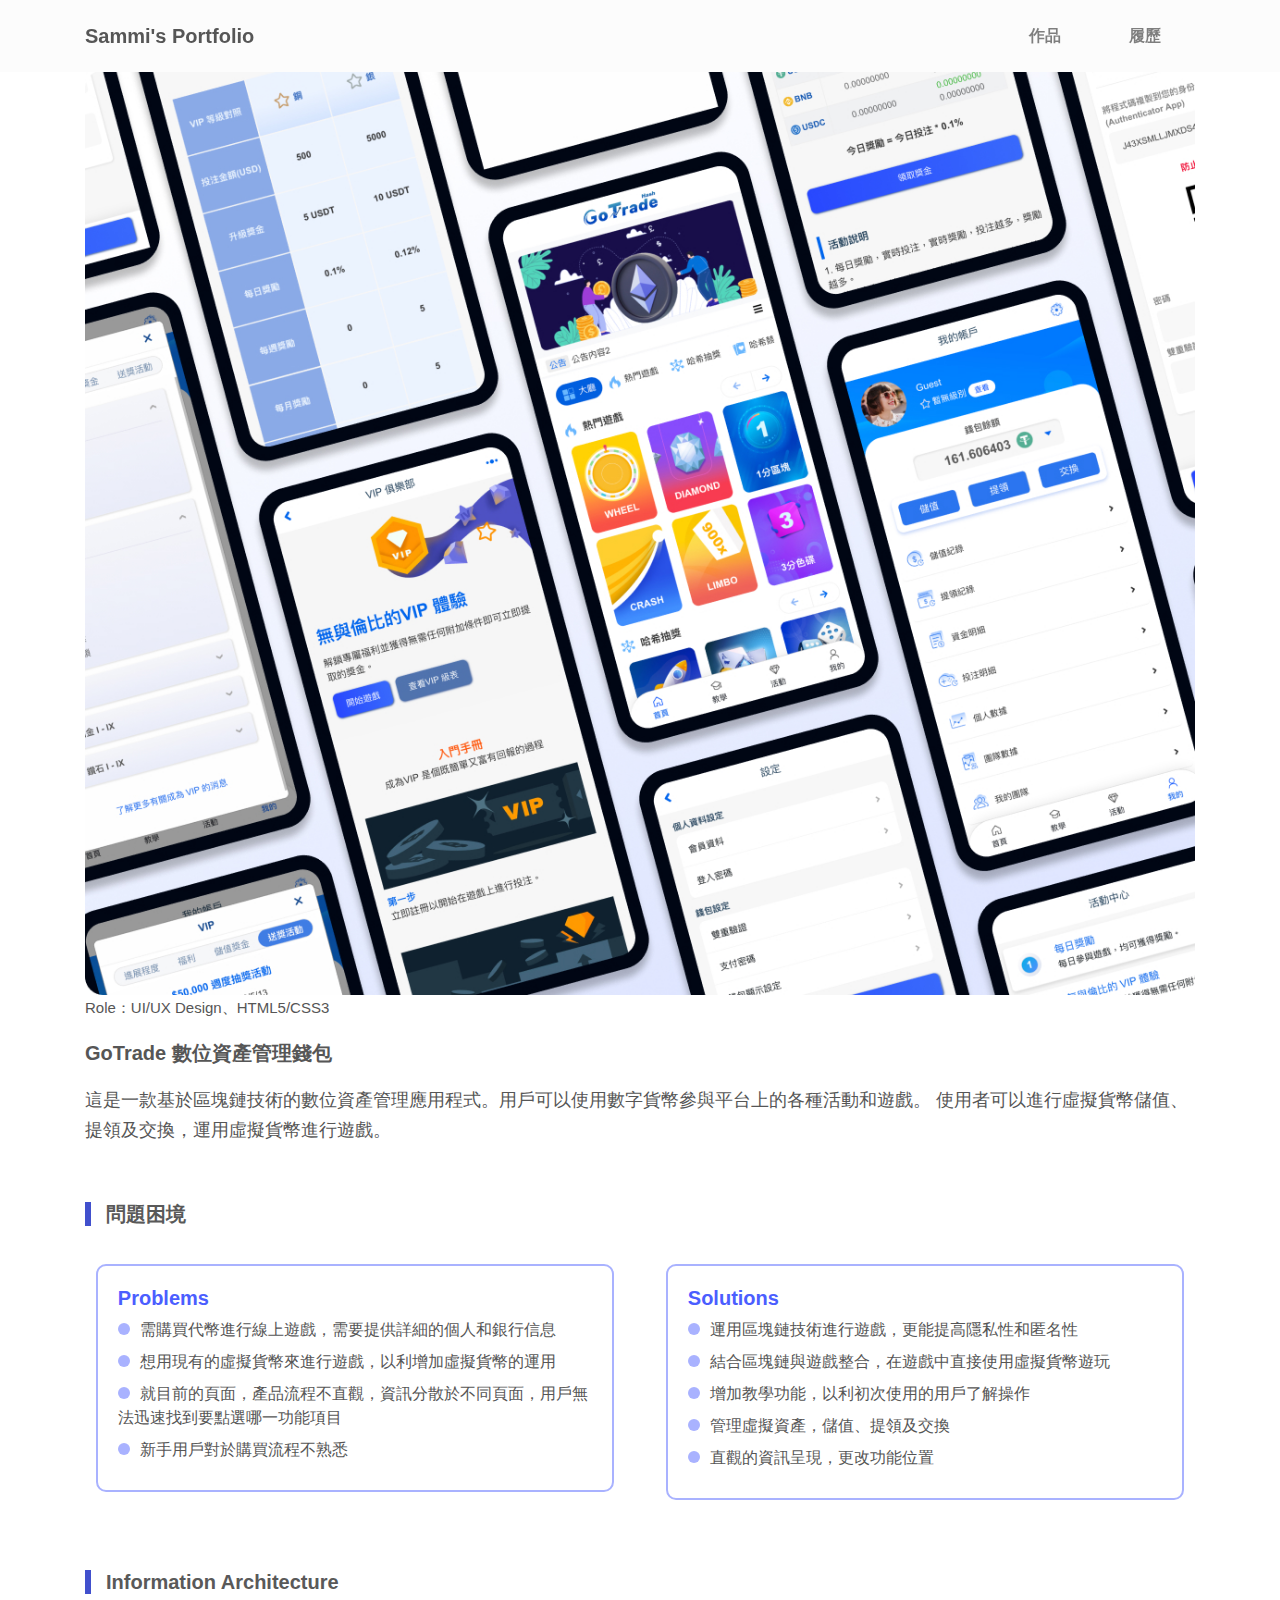
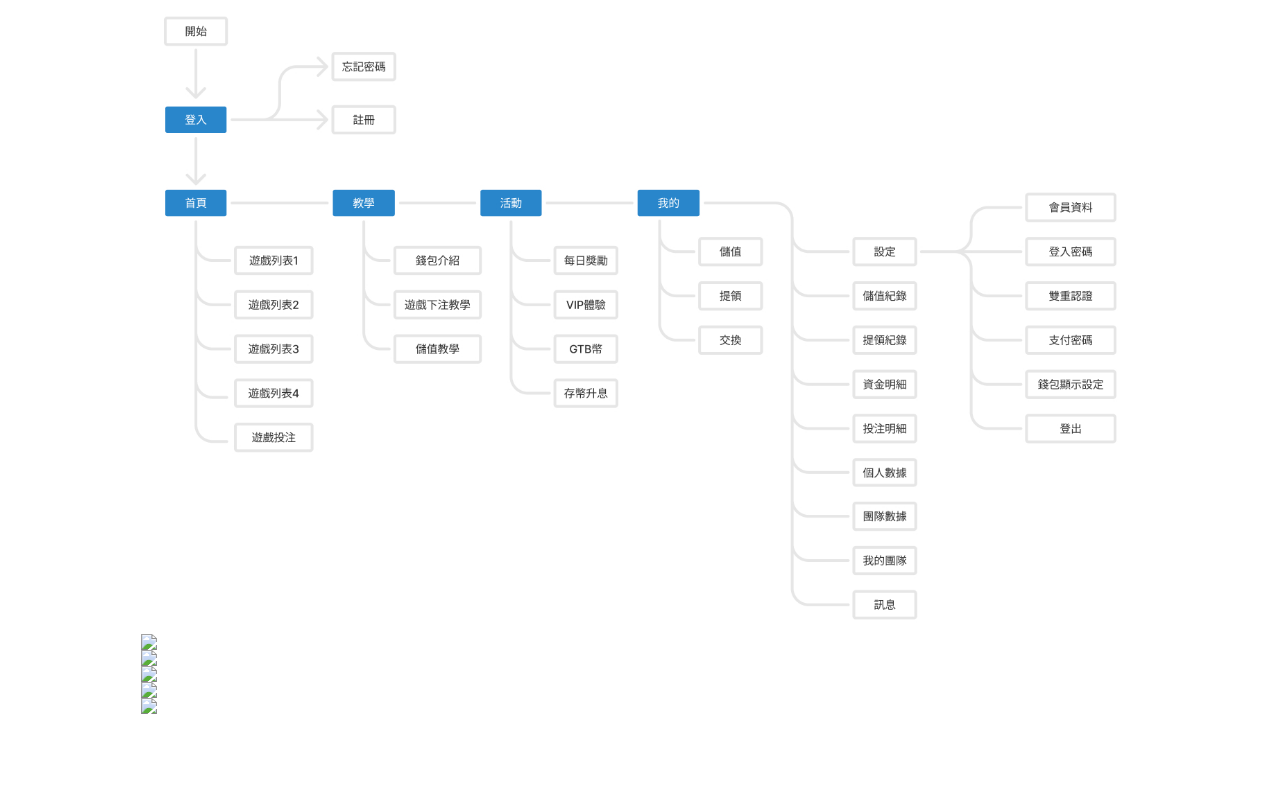
==== commit 8a2909dd: "Add files via upload" ====
--- a/portfolio/gotrade.html
+++ b/portfolio/gotrade.html
@@ -61,6 +61,34 @@
             </div>
             <div class="row ps-wp">
                 <div class="col-12">
+                    <div class="col-lg-8 img-title"><h5>問題困境</h5></div>
+                </div>
+                <div class="col-lg-6 col-12">
+                    <div class="ps-section">
+                        <h5>Problems</h5>
+                        <ul>
+                            <li><span class="spot"></span>需購買代幣進行線上遊戲，需要提供詳細的個人和銀行信息</li>
+                            <li><span class="spot"></span>想用現有的虛擬貨幣來進行遊戲，以利增加虛擬貨幣的運用</li>
+                            <li><span class="spot"></span>就目前的頁面，產品流程不直觀，資訊分散於不同頁面，用戶無法迅速找到要點選哪一功能項目</li>
+                            <li><span class="spot"></span>新手用戶對於購買流程不熟悉</li>
+                        </ul>
+                    </div>
+                </div>
+                <div class="col-lg-6 col-12">
+                    <div class="ps-section">
+                        <h5>Solutions</h5>
+                        <ul>
+                            <li><span class="spot"></span>運用區塊鏈技術進行遊戲，更能提高隱私性和匿名性</li>
+                            <li><span class="spot"></span>結合區塊鏈與遊戲整合，在遊戲中直接使用虛擬貨幣遊玩</li>
+                            <li><span class="spot"></span>增加教學功能，以利初次使用的用戶了解操作</li>
+                            <li><span class="spot"></span>管理虛擬資產，儲值、提領及交換</li>
+                            <li><span class="spot"></span>直觀的資訊呈現，更改功能位置</li>
+                        </ul>
+                    </div>
+                </div>
+            </div>
+            <!--div class="row ps-wp">
+                <div class="col-12">
                     <div class="col-lg-8 img-title"><h5>Problems / Solutions</h5></div>
                 </div>
                 <div class="col-lg-6 col-12">
@@ -83,7 +111,7 @@
                         </ul>
                     </div>
                 </div>
-            </div>
+            </div-->
         </div>
     </section>
 
@@ -99,44 +127,12 @@
                     <img src="images/map.jpg" class="img-fluid">
                 </div>
                 <div class="col-lg-12 col-md-12 col-12">
-                    <div class="col-lg-8 img-title">
-                    <h5>icon</h5>
-                    </div>
-                    <div class="describe"><p>主視覺使用藍色色調，  採用簡單易懂的色彩和形狀，突出了清晰簡潔的特點</p></div>
-                    <img src="images/iconColor.jpg" class="img-fluid">
-                </div>
-                <div class="col-lg-12 col-md-12 col-12">
-                    <div class="col-lg-8 img-title">
-                        <h5>登入、註冊、忘記密碼</h5>
-                    </div>
-                    <img class="w-100" src="images/login.jpg">
-                </div>
-                <div class="col-lg-12 col-md-12 col-12">
-                    <div class="col-lg-8 img-title">
-                        <h5>儲值、提領、交換</h5>
-                    </div>
-                    <div class="describe">
-                        <p>儲值、提領及交換於一體，能讓使用者輕鬆管理虛擬貨幣。<br></p>
-                    </div>
-                    <img class="w-100" src="images/deposit.jpg">
-                </div>
-
-                <div class="col-lg-12 col-md-12 col-12">
-                    <div class="col-lg-8 img-title">
-                        <h5>各項活動頁面</h5>
-                    </div>
-                    <div class="describe"><p>不定期會有活動，用戶能從中獲得獎勵，我們通過不定期的獎勵機制，鼓勵用戶持續參與，從而優化用戶體驗並提高平台的使用頻率</p></div>
-                    <img class="w-100" src="images/events.jpg">
-                </div>
-
-                <div class="col-lg-12 col-md-12 col-12">
-                    <div class="col-lg-8  img-title">
-                        <h5>VIP制度</h5>
-                    </div>
-                    <div class="describe"><p> 通過設計VIP等級和獎勵制度,可以提高用戶參與度和活躍度</p></div>
-                    <img class="w-100" src="images/vip.jpg">
-                </div>
-
+                    <img src="images/slice1.jpg" class="img-fluid">
+                    <img src="images/slice2.jpg" class="img-fluid">
+                    <img src="images/slice3.jpg" class="img-fluid">
+                    <img src="images/slice4.jpg" class="img-fluid">
+                    <img src="images/slice5.jpg" class="img-fluid">
+                </div>
             </div>
         </div>
     </section>
--- a/portfolio/css/tooplate-style.css
+++ b/portfolio/css/tooplate-style.css
@@ -165,13 +165,16 @@
 .about-text {
   margin-top: 1.25rem;
 }
+.about-text .features p{
+  text-indent: -1.25rem;/*-5.3333333333vw;*/
+  margin-left: 1.375rem/*5.8666666667vw;*/
+}
 .about-text .features p .spot{
   background: #ffb942;
   border-radius: 20px;
   width: 12px;
   height: 12px;
-  display: inline-flex;
-  align-items: center;
+  display: inline-block;
   margin-right: 10px;
 }
 .download-btn{
@@ -518,20 +521,22 @@
 .small-text{
   font-size: 18px;
 }
-.project-name h2{
-  text-align: center;
+.project-name h4{
   margin:20px 0;
-  color:#db9465;
-  font-size: 28px;
+  font-size: 20px;
 }
 .img-title{
   border-left: 6px solid #4150cd; 
   margin: 2.5rem 0 .5rem;
 }
-.img-title h4{
+.img-title h5{
   color:#595959;
 }
-
+.img-title h5 span{
+  margin-left: 10px;
+  color: #565656;
+  font-weight: 500;
+}
 .dropdown-menu{
   position: absolute;
   min-width: 160px;
@@ -607,7 +612,40 @@
   margin-bottom: .5rem;
   color:#8c8c8c
 }
-
+.describe{
+  margin-top: 1rem;
+}
+.ps-wp .ps-section{
+  border-radius: 10px;
+  padding: 20px;
+  width: 96%;
+  margin: 30px auto;
+  border: 2px solid #a9b2ff;
+}
+.ps-wp .ps-section h5{
+  color: #4b5eff;
+}
+.ps-wp .ps-section ul li{
+  margin-bottom: .5rem;
+}
+.ps-wp .ps-section ul li .spot{
+  background: #a9b2ff;
+  border-radius: 20px;
+  width: 12px;
+  height: 12px;
+  display: inline-flex;
+  align-items: center;
+  margin-right: 10px;
+}
+
+.img-fluid{
+  width: 90%;
+  display: block;
+  margin: 0 auto;
+}
+.artwork-text{
+  text-align: center;
+}
 @media (min-width: 1270px) {
   .owl-theme .owl-dots {
     position: relative;
@@ -732,7 +770,7 @@
   .about-text-section{
     padding:0 15px;
   }
-  .img-title h4{
+  .img-title h5{
     font-size: 4.5333333333vw;
   }
   .artwork-secion h4{
